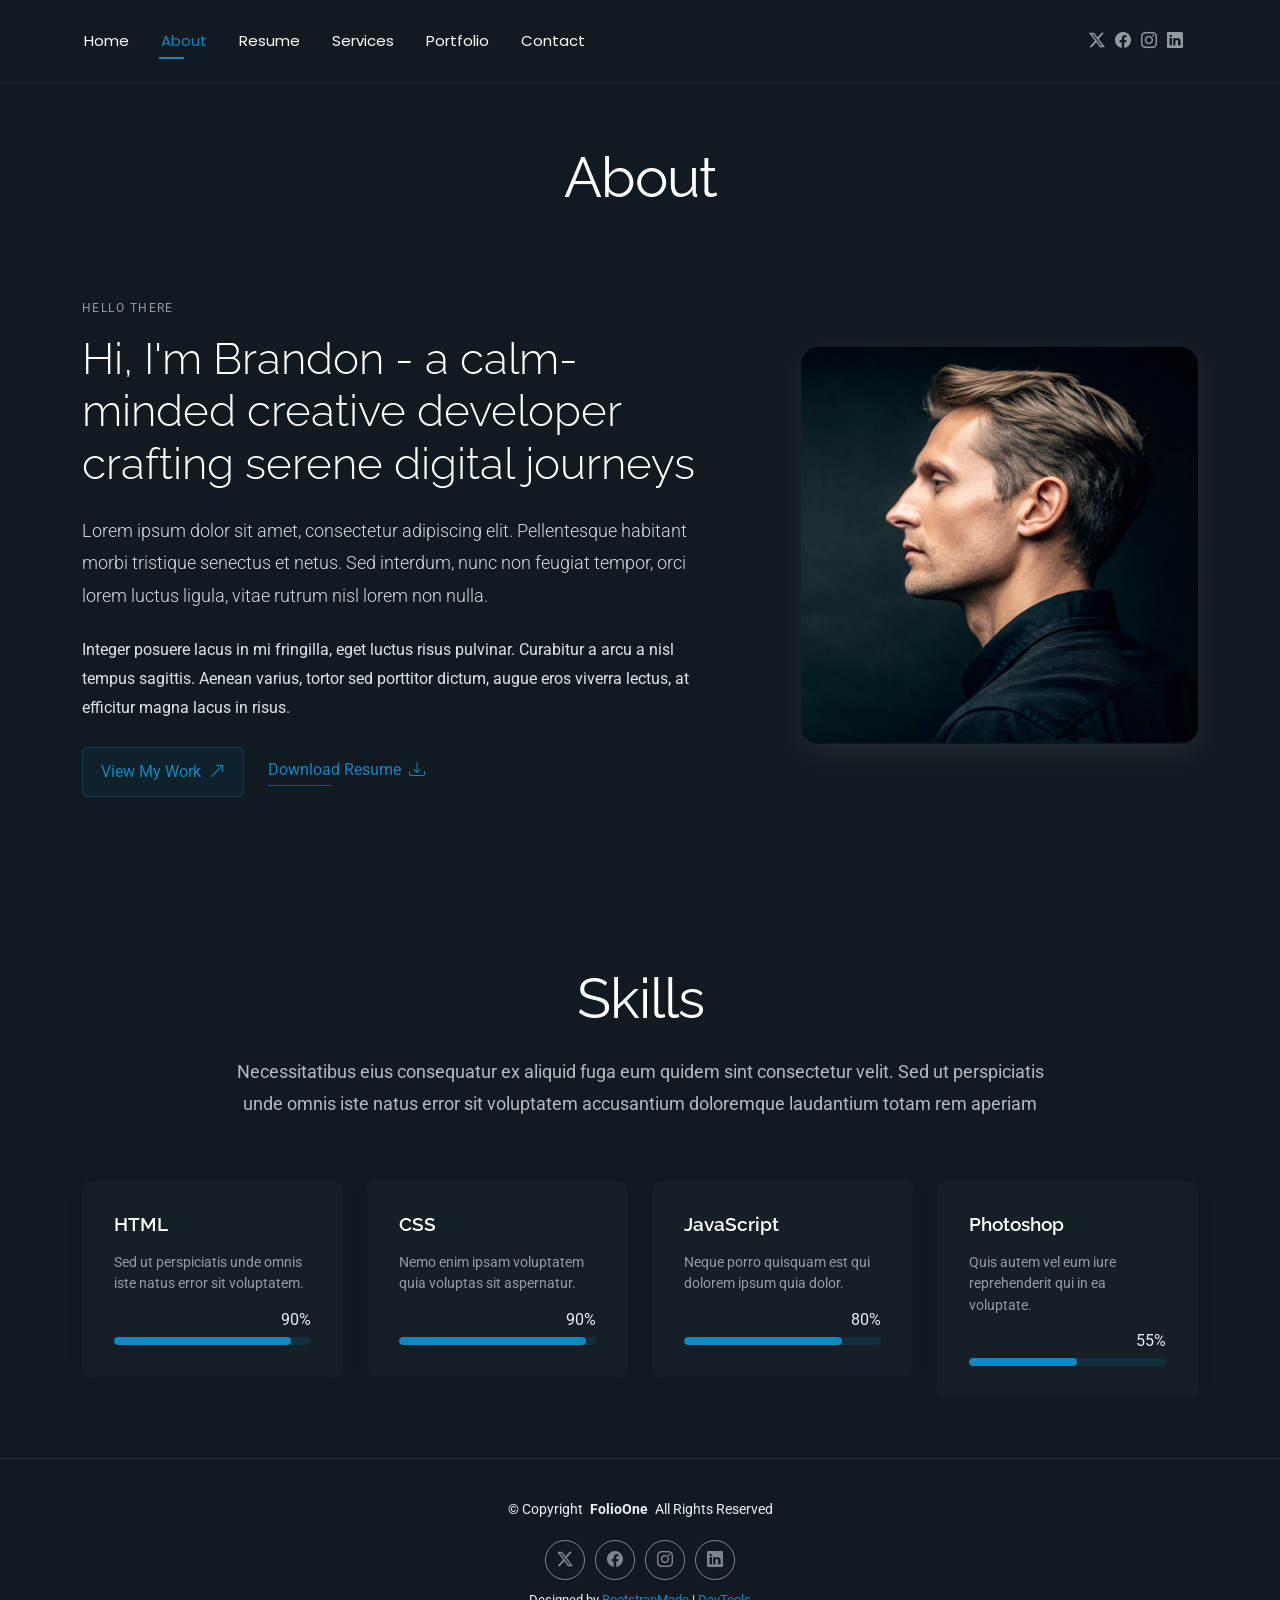
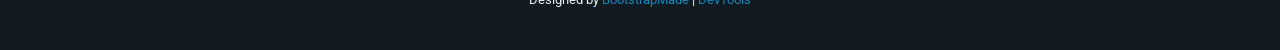
==== about.html @ e78f1fa7 "initial commit" ====
<!DOCTYPE html>
<html lang="en">

<head>
  <meta charset="utf-8">
  <meta content="width=device-width, initial-scale=1.0" name="viewport">
  <title>About - FolioOne Bootstrap Template</title>
  <meta name="description" content="">
  <meta name="keywords" content="">

  <!-- Favicons -->
  <link href="assets/img/favicon.png" rel="icon">
  <link href="assets/img/apple-touch-icon.png" rel="apple-touch-icon">

  <!-- Fonts -->
  <link href="https://fonts.googleapis.com" rel="preconnect">
  <link href="https://fonts.gstatic.com" rel="preconnect" crossorigin>
  <link href="https://fonts.googleapis.com/css2?family=Roboto:ital,wght@0,100;0,300;0,400;0,500;0,700;0,900;1,100;1,300;1,400;1,500;1,700;1,900&family=Poppins:ital,wght@0,100;0,200;0,300;0,400;0,500;0,600;0,700;0,800;0,900;1,100;1,200;1,300;1,400;1,500;1,600;1,700;1,800;1,900&family=Raleway:ital,wght@0,100;0,200;0,300;0,400;0,500;0,600;0,700;0,800;0,900;1,100;1,200;1,300;1,400;1,500;1,600;1,700;1,800;1,900&display=swap" rel="stylesheet">

  <!-- Vendor CSS Files -->
  <link href="assets/vendor/bootstrap/css/bootstrap.min.css" rel="stylesheet">
  <link href="assets/vendor/bootstrap-icons/bootstrap-icons.css" rel="stylesheet">
  <link href="assets/vendor/aos/aos.css" rel="stylesheet">
  <link href="assets/vendor/swiper/swiper-bundle.min.css" rel="stylesheet">
  <link href="assets/vendor/glightbox/css/glightbox.min.css" rel="stylesheet">

  <!-- Main CSS File -->
  <link href="assets/css/main.css" rel="stylesheet">

  <!-- =======================================================
  * Template Name: FolioOne
  * Template URL: https://bootstrapmade.com/folioone-bootstrap-portfolio-website-template/
  * Updated: Aug 23 2025 with Bootstrap v5.3.7
  * Author: BootstrapMade.com
  * License: https://bootstrapmade.com/license/
  ======================================================== -->
</head>

<body class="about-page">

  <header id="header" class="header d-flex align-items-center light-background sticky-top">
    <div class="container position-relative d-flex align-items-center justify-content-between">

      <!-- <a href="index.html" class="logo d-flex align-items-center me-auto me-xl-0">
      <img src="assets/img/logo.webp" alt="">
      <h1 class="sitename">FolioOne</h1> 
    </a> -->

      <nav id="navmenu" class="navmenu">
        <ul>
          <li><a href="index.html">Home</a></li>
          <li><a href="about.html" class="active">About</a></li>
          <li><a href="resume.html">Resume</a></li>
          <li><a href="services.html">Services</a></li>
          <li><a href="portfolio.html">Portfolio</a></li>
          <li><a href="contact.html">Contact</a></li>
        </ul>
        <i class="mobile-nav-toggle d-xl-none bi bi-list"></i>
      </nav>

      <div class="header-social-links">
        <a href="#" class="twitter"><i class="bi bi-twitter-x"></i></a>
        <a href="#" class="facebook"><i class="bi bi-facebook"></i></a>
        <a href="#" class="instagram"><i class="bi bi-instagram"></i></a>
        <a href="#" class="linkedin"><i class="bi bi-linkedin"></i></a>
      </div>

    </div>
  </header>

  <main class="main">

    <!-- About Section -->
    <section id="about" class="about section">

      <!-- Section Title -->
      <div class="container section-title" data-aos="fade-up">
        <h2>About</h2>
      </div><!-- End Section Title -->

      <div class="container" data-aos="fade-up" data-aos-delay="100">

        <!-- Intro + Photo -->
        <div class="row align-items-center justify-content-between gy-5 mb-5">
          <div class="col-lg-7" data-aos="fade-right" data-aos-delay="150">
            <div class="intro-content">
              <span class="eyebrow">Hello there</span>
              <h2 class="headline">Hi, I'm Brandon - a calm-minded creative developer crafting serene digital journeys</h2>
              <p class="lead">
                Lorem ipsum dolor sit amet, consectetur adipiscing elit. Pellentesque habitant morbi tristique senectus et netus. Sed interdum, nunc non feugiat tempor, orci lorem luctus ligula, vitae rutrum nisl lorem non nulla.
              </p>
              <p>
                Integer posuere lacus in mi fringilla, eget luctus risus pulvinar. Curabitur a arcu a nisl tempus sagittis. Aenean varius, tortor sed porttitor dictum, augue eros viverra lectus, at efficitur magna lacus in risus.
              </p>

              <div class="cta-group">
                <a href="#portfolio" class="btn-ghost">
                  View My Work <i class="bi bi-arrow-up-right"></i>
                </a>
                <a href="#" class="link-underline">
                  Download Resume <i class="bi bi-download"></i>
                </a>
              </div>
            </div>
          </div>

          <div class="col-lg-5" data-aos="zoom-in" data-aos-delay="250">
            <figure class="profile-figure text-center text-lg-end">
              <img src="assets/img/profile/profile-square-11.webp" alt="Portrait of Alex" class="img-fluid profile-photo">
            </figure>
          </div>
        </div>
        <!-- End Intro + Photo -->
      </div>
    </section><!-- /About Section -->

    <!-- Skills Section -->
    <section id="skills" class="skills section">

      <!-- Section Title -->
      <div class="container section-title" data-aos="fade-up">
        <h2>Skills</h2>
        <p>Necessitatibus eius consequatur ex aliquid fuga eum quidem sint consectetur velit. Sed ut perspiciatis unde omnis iste natus error sit voluptatem accusantium doloremque laudantium totam rem aperiam</p>
      </div><!-- End Section Title -->

      <div class="container" data-aos="fade-up" data-aos-delay="100">

        <div class="row g-4 skills-animation">

          <div class="col-md-6 col-lg-3" data-aos="fade-up" data-aos-delay="100">
            <div class="skill-box">
              <h3>HTML</h3>
              <p>Sed ut perspiciatis unde omnis iste natus error sit voluptatem.</p>
              <span class="text-end d-block">90%</span>
              <div class="progress">
                <div class="progress-bar" role="progressbar" aria-valuenow="90" aria-valuemin="0" aria-valuemax="100"></div>
              </div>
            </div>
          </div>

          <div class="col-md-6 col-lg-3" data-aos="fade-up" data-aos-delay="200">
            <div class="skill-box">
              <h3>CSS</h3>
              <p>Nemo enim ipsam voluptatem quia voluptas sit aspernatur.</p>
              <span class="text-end d-block">90%</span>
              <div class="progress">
                <div class="progress-bar" role="progressbar" aria-valuenow="95" aria-valuemin="0" aria-valuemax="100"></div>
              </div>
            </div>
          </div>

          <div class="col-md-6 col-lg-3" data-aos="fade-up" data-aos-delay="300">
            <div class="skill-box">
              <h3>JavaScript</h3>
              <p>Neque porro quisquam est qui dolorem ipsum quia dolor.</p>
              <span class="text-end d-block">80%</span>
              <div class="progress">
                <div class="progress-bar" role="progressbar" aria-valuenow="80" aria-valuemin="0" aria-valuemax="100"></div>
              </div>
            </div>
          </div>

          <div class="col-md-6 col-lg-3" data-aos="fade-up" data-aos-delay="400">
            <div class="skill-box">
              <h3>Photoshop</h3>
              <p>Quis autem vel eum iure reprehenderit qui in ea voluptate.</p>
              <span class="text-end d-block">55%</span>
              <div class="progress">
                <div class="progress-bar" role="progressbar" aria-valuenow="55" aria-valuemin="0" aria-valuemax="100">
                </div>
              </div>
            </div>
          </div>

        </div>

      </div>

    </section><!-- /Skills Section -->
  </main>

  <footer id="footer" class="footer">

    <div class="container">
      <div class="copyright text-center ">
        <p>© <span>Copyright</span> <strong class="px-1 sitename">FolioOne</strong> <span>All Rights Reserved<br></span></p>
      </div>
      <div class="social-links d-flex justify-content-center">
        <a href=""><i class="bi bi-twitter-x"></i></a>
        <a href=""><i class="bi bi-facebook"></i></a>
        <a href=""><i class="bi bi-instagram"></i></a>
        <a href=""><i class="bi bi-linkedin"></i></a>
      </div>
      <div class="credits">
        <!-- All the links in the footer should remain intact. -->
        <!-- You can delete the links only if you've purchased the pro version. -->
        <!-- Licensing information: https://bootstrapmade.com/license/ -->
        <!-- Purchase the pro version with working PHP/AJAX contact form: [buy-url] -->
        Designed by <a href="https://bootstrapmade.com/">BootstrapMade</a> | <a href="https://bootstrapmade.com/tools/">DevTools</a>
      </div>
    </div>

  </footer>

  <!-- Scroll Top -->
  <a href="#" id="scroll-top" class="scroll-top d-flex align-items-center justify-content-center"><i class="bi bi-arrow-up-short"></i></a>

  <!-- Preloader -->
  <div id="preloader"></div>

  <!-- Vendor JS Files -->
  <script src="assets/vendor/bootstrap/js/bootstrap.bundle.min.js"></script>
  <script src="assets/vendor/php-email-form/validate.js"></script>
  <script src="assets/vendor/aos/aos.js"></script>
  <script src="assets/vendor/typed.js/typed.umd.js"></script>
  <script src="assets/vendor/waypoints/noframework.waypoints.js"></script>
  <script src="assets/vendor/purecounter/purecounter_vanilla.js"></script>
  <script src="assets/vendor/swiper/swiper-bundle.min.js"></script>
  <script src="assets/vendor/imagesloaded/imagesloaded.pkgd.min.js"></script>
  <script src="assets/vendor/isotope-layout/isotope.pkgd.min.js"></script>
  <script src="assets/vendor/glightbox/js/glightbox.min.js"></script>

  <!-- Main JS File -->
  <script src="assets/js/main.js"></script>

</body>

</html>
---- assets/css/main.css ----
/**
* Template Name: FolioOne
* Template URL: https://bootstrapmade.com/folioone-bootstrap-portfolio-website-template/
* Updated: Aug 23 2025 with Bootstrap v5.3.7
* Author: BootstrapMade.com
* License: https://bootstrapmade.com/license/
*/

/*--------------------------------------------------------------
# Font & Color Variables
# Help: https://bootstrapmade.com/color-system/
--------------------------------------------------------------*/
/* Fonts */
:root {
  --default-font: "Roboto",  system-ui, -apple-system, "Segoe UI", Roboto, "Helvetica Neue", Arial, "Noto Sans", "Liberation Sans", sans-serif, "Apple Color Emoji", "Segoe UI Emoji", "Segoe UI Symbol", "Noto Color Emoji";
  --heading-font: "Raleway",  sans-serif;
  --nav-font: "Poppins",  sans-serif;
}

/* Global Colors - The following color variables are used throughout the website. Updating them here will change the color scheme of the entire website */
:root { 
  --background-color: #101a20; /* Background color for the entire website, including individual sections */
  --default-color: #e7f2f7; /* Default color used for the majority of the text content across the entire website */
  --heading-color: #ffffff; /* Color for headings, subheadings and title throughout the website */
  --accent-color: #1387c1; /* Accent color that represents your brand on the website. It's used for buttons, links, and other elements that need to stand out */
  --surface-color: #141f26; /* The surface color is used as a background of boxed elements within sections, such as cards, icon boxes, or other elements that require a visual separation from the global background. */
  --contrast-color: #ffffff; /* Contrast color for text, ensuring readability against backgrounds of accent, heading, or default colors. */
}

/* Nav Menu Colors - The following color variables are used specifically for the navigation menu. They are separate from the global colors to allow for more customization options */
:root {
  --nav-color: #ffffff;  /* The default color of the main navmenu links */
  --nav-hover-color: #1387c1; /* Applied to main navmenu links when they are hovered over or active */
  --nav-mobile-background-color: #213642; /* Used as the background color for mobile navigation menu */
  --nav-dropdown-background-color: #051117; /* Used as the background color for dropdown items that appear when hovering over primary navigation items */
  --nav-dropdown-color: #e7f2f7; /* Used for navigation links of the dropdown items in the navigation menu. */
  --nav-dropdown-hover-color: #1387c1; /* Similar to --nav-hover-color, this color is applied to dropdown navigation links when they are hovered over. */
}

/* Color Presets - These classes override global colors when applied to any section or element, providing reuse of the sam color scheme. */

.light-background {
  --background-color: #142027;
  --surface-color: #325264;
}

.dark-background {
  --background-color: #0b1419;
  --default-color: #ffffff;
  --heading-color: #ffffff;
  --surface-color: #252525;
  --contrast-color: #ffffff;
}

/* Smooth scroll */
:root {
  scroll-behavior: smooth;
}

/*--------------------------------------------------------------
# General Styling & Shared Classes
--------------------------------------------------------------*/
body {
  color: var(--default-color);
  background-color: var(--background-color);
  font-family: var(--default-font);
}

a {
  color: var(--accent-color);
  text-decoration: none;
  transition: 0.3s;
}

a:hover {
  color: color-mix(in srgb, var(--accent-color), transparent 25%);
  text-decoration: none;
}

h1,
h2,
h3,
h4,
h5,
h6 {
  color: var(--heading-color);
  font-family: var(--heading-font);
}

/* PHP Email Form Messages
------------------------------*/
.php-email-form .error-message {
  display: none;
  background: #df1529;
  color: #ffffff;
  text-align: left;
  padding: 15px;
  margin-bottom: 24px;
  font-weight: 600;
}

.php-email-form .sent-message {
  display: none;
  color: #ffffff;
  background: #059652;
  text-align: center;
  padding: 15px;
  margin-bottom: 24px;
  font-weight: 600;
}

.php-email-form .loading {
  display: none;
  background: var(--surface-color);
  text-align: center;
  padding: 15px;
  margin-bottom: 24px;
}

.php-email-form .loading:before {
  content: "";
  display: inline-block;
  border-radius: 50%;
  width: 24px;
  height: 24px;
  margin: 0 10px -6px 0;
  border: 3px solid var(--accent-color);
  border-top-color: var(--surface-color);
  animation: php-email-form-loading 1s linear infinite;
}

@keyframes php-email-form-loading {
  0% {
    transform: rotate(0deg);
  }

  100% {
    transform: rotate(360deg);
  }
}

/*--------------------------------------------------------------
# Global Header
--------------------------------------------------------------*/
.header {
  --background-color: rgba(255, 255, 255, 0);
  color: var(--default-color);
  background-color: var(--background-color);
  padding: 15px 0;
  transition: all 0.5s;
  z-index: 997;
  border-bottom: 1px solid color-mix(in srgb, var(--default-color), transparent 92%);
}

.header .logo {
  line-height: 1;
}

.header .logo img {
  max-height: 36px;
  margin-right: 8px;
}

.header .logo h1 {
  font-size: 32px;
  margin: 0;
  font-weight: 400;
  color: var(--heading-color);
}

.header .header-social-links {
  padding-right: 15px;
}

.header .header-social-links a {
  color: color-mix(in srgb, var(--default-color), transparent 40%);
  padding-left: 6px;
  display: inline-block;
  transition: 0.3s;
  font-size: 16px;
}

.header .header-social-links a:hover {
  color: var(--default-color);
}

.header .header-social-links a i {
  line-height: 0px;
}

@media (max-width: 1200px) {
  .header .logo {
    order: 1;
  }

  .header .header-social-links {
    order: 2;
  }

  .header .navmenu {
    order: 3;
  }
}

/* Global Header on Scroll
------------------------------*/
.scrolled .header {
  --background-color: rgba(16, 26, 32, 0.9);
}

/*--------------------------------------------------------------
# Navigation Menu
--------------------------------------------------------------*/
/* Desktop Navigation */
@media (min-width: 1200px) {
  .navmenu {
    padding: 0;
  }

  .navmenu ul {
    margin: 0;
    padding: 0;
    display: flex;
    list-style: none;
    align-items: center;
  }

  .navmenu li {
    position: relative;
  }

  .navmenu>ul>li {
    white-space: nowrap;
    padding: 15px 28px 15px 0;
  }

  .navmenu>ul>li:last-child {
    padding-right: 0;
  }

  .navmenu a,
  .navmenu a:focus {
    color: var(--nav-color);
    font-size: 15px;
    padding: 0 2px;
    font-family: var(--nav-font);
    font-weight: 400;
    display: flex;
    align-items: center;
    justify-content: space-between;
    white-space: nowrap;
    transition: 0.3s;
    position: relative;
  }

  .navmenu a i,
  .navmenu a:focus i {
    font-size: 12px;
    line-height: 0;
    margin-left: 5px;
    transition: 0.3s;
  }

  .navmenu>ul>li>a:before {
    content: "";
    position: absolute;
    height: 2px;
    bottom: -6px;
    left: 0;
    background-color: var(--nav-hover-color);
    visibility: hidden;
    width: 0px;
    transition: all 0.3s ease-in-out 0s;
  }

  .navmenu a:hover:before,
  .navmenu li:hover>a:before,
  .navmenu .active:before {
    visibility: visible;
    width: 25px;
  }

  .navmenu li:hover>a,
  .navmenu .active,
  .navmenu .active:focus {
    color: var(--nav-hover-color);
  }

  .navmenu .dropdown ul {
    margin: 0;
    padding: 10px 0;
    background: var(--nav-dropdown-background-color);
    display: block;
    position: absolute;
    visibility: hidden;
    left: -5px;
    top: 130%;
    opacity: 0;
    transition: 0.3s;
    border-radius: 4px;
    z-index: 99;
    box-shadow: 0px 0px 30px rgba(0, 0, 0, 0.1);
  }

  .navmenu .dropdown ul li {
    min-width: 200px;
  }

  .navmenu .dropdown ul a {
    padding: 10px 20px;
    font-size: 15px;
    text-transform: none;
    color: var(--nav-dropdown-color);
  }

  .navmenu .dropdown ul a i {
    font-size: 12px;
  }

  .navmenu .dropdown ul a:hover,
  .navmenu .dropdown ul .active:hover,
  .navmenu .dropdown ul li:hover>a {
    color: var(--nav-dropdown-hover-color);
  }

  .navmenu .dropdown:hover>ul {
    opacity: 1;
    top: 100%;
    visibility: visible;
  }

  .navmenu .dropdown .dropdown ul {
    top: 0;
    left: -90%;
    visibility: hidden;
  }

  .navmenu .dropdown .dropdown:hover>ul {
    opacity: 1;
    top: 0;
    left: -100%;
    visibility: visible;
  }
}

/* Mobile Navigation */
@media (max-width: 1199px) {
  .mobile-nav-toggle {
    color: var(--nav-color);
    font-size: 28px;
    line-height: 0;
    margin-right: 10px;
    cursor: pointer;
    transition: color 0.3s;
  }

  .navmenu {
    padding: 0;
    z-index: 9997;
  }

  .navmenu ul {
    display: none;
    list-style: none;
    position: absolute;
    inset: 60px 20px 20px 20px;
    padding: 10px 0;
    margin: 0;
    border-radius: 6px;
    background-color: var(--nav-mobile-background-color);
    border: 1px solid color-mix(in srgb, var(--default-color), transparent 90%);
    box-shadow: none;
    overflow-y: auto;
    transition: 0.3s;
    z-index: 9998;
  }

  .navmenu a,
  .navmenu a:focus {
    color: var(--nav-dropdown-color);
    padding: 10px 20px;
    font-family: var(--nav-font);
    font-size: 17px;
    font-weight: 500;
    display: flex;
    align-items: center;
    justify-content: space-between;
    white-space: nowrap;
    transition: 0.3s;
  }

  .navmenu a i,
  .navmenu a:focus i {
    font-size: 12px;
    line-height: 0;
    margin-left: 5px;
    width: 30px;
    height: 30px;
    display: flex;
    align-items: center;
    justify-content: center;
    border-radius: 50%;
    transition: 0.3s;
    background-color: color-mix(in srgb, var(--accent-color), transparent 90%);
  }

  .navmenu a i:hover,
  .navmenu a:focus i:hover {
    background-color: var(--accent-color);
    color: var(--contrast-color);
  }

  .navmenu a:hover,
  .navmenu .active,
  .navmenu .active:focus {
    color: var(--nav-dropdown-hover-color);
  }

  .navmenu .active i,
  .navmenu .active:focus i {
    background-color: var(--accent-color);
    color: var(--contrast-color);
    transform: rotate(180deg);
  }

  .navmenu .dropdown ul {
    position: static;
    display: none;
    z-index: 99;
    padding: 10px 0;
    margin: 10px 20px;
    background-color: var(--nav-dropdown-background-color);
    transition: all 0.5s ease-in-out;
  }

  .navmenu .dropdown ul ul {
    background-color: rgba(33, 37, 41, 0.1);
  }

  .navmenu .dropdown>.dropdown-active {
    display: block;
    background-color: rgba(33, 37, 41, 0.03);
  }

  .mobile-nav-active {
    overflow: hidden;
  }

  .mobile-nav-active .mobile-nav-toggle {
    color: #fff;
    position: absolute;
    font-size: 32px;
    top: 15px;
    right: 15px;
    margin-right: 0;
    z-index: 9999;
  }

  .mobile-nav-active .navmenu {
    position: fixed;
    overflow: hidden;
    inset: 0;
    background: rgba(33, 37, 41, 0.8);
    transition: 0.3s;
  }

  .mobile-nav-active .navmenu>ul {
    display: block;
  }
}

/*--------------------------------------------------------------
# Global Footer
--------------------------------------------------------------*/
.footer {
  color: var(--default-color);
  background-color: var(--background-color);
  font-size: 14px;
  padding: 40px 0;
  position: relative;
  border-top: 1px solid color-mix(in srgb, var(--default-color), transparent 92%);
}

.footer .copyright p {
  margin-bottom: 0;
}

.footer .social-links {
  margin-top: 20px;
}

.footer .social-links a {
  display: flex;
  align-items: center;
  justify-content: center;
  width: 40px;
  height: 40px;
  border-radius: 50%;
  border: 1px solid color-mix(in srgb, var(--default-color), transparent 50%);
  font-size: 16px;
  color: color-mix(in srgb, var(--default-color), transparent 50%);
  margin: 0 5px;
  transition: 0.3s;
}

.footer .social-links a:hover {
  color: var(--accent-color);
  border-color: var(--accent-color);
}

.footer .credits {
  margin-top: 10px;
  font-size: 13px;
  text-align: center;
}

/*--------------------------------------------------------------
# Preloader
--------------------------------------------------------------*/
#preloader {
  position: fixed;
  inset: 0;
  z-index: 9999;
  overflow: hidden;
  background-color: var(--background-color);
  transition: all 0.6s ease-out;
  width: 100%;
  height: 100vh;
}

#preloader:before,
#preloader:after {
  content: "";
  position: absolute;
  border: 4px solid var(--accent-color);
  border-radius: 50%;
  animation: animate-preloader 2s cubic-bezier(0, 0.2, 0.8, 1) infinite;
}

#preloader:after {
  animation-delay: -0.5s;
}

@keyframes animate-preloader {
  0% {
    width: 10px;
    height: 10px;
    top: calc(50% - 5px);
    left: calc(50% - 5px);
    opacity: 1;
  }

  100% {
    width: 72px;
    height: 72px;
    top: calc(50% - 36px);
    left: calc(50% - 36px);
    opacity: 0;
  }
}

/*--------------------------------------------------------------
# Scroll Top Button
--------------------------------------------------------------*/
.scroll-top {
  position: fixed;
  visibility: hidden;
  opacity: 0;
  right: 15px;
  bottom: -15px;
  z-index: 99999;
  background-color: var(--accent-color);
  width: 44px;
  height: 44px;
  border-radius: 50px;
  transition: all 0.4s;
}

.scroll-top i {
  font-size: 24px;
  color: var(--contrast-color);
  line-height: 0;
}

.scroll-top:hover {
  background-color: color-mix(in srgb, var(--accent-color), transparent 20%);
  color: var(--contrast-color);
}

.scroll-top.active {
  visibility: visible;
  opacity: 1;
  bottom: 15px;
}

/*--------------------------------------------------------------
# Disable aos animation delay on mobile devices
--------------------------------------------------------------*/
@media screen and (max-width: 768px) {
  [data-aos-delay] {
    transition-delay: 0 !important;
  }
}

/*--------------------------------------------------------------
# Global Page Titles & Breadcrumbs
--------------------------------------------------------------*/
.page-title {
  color: var(--default-color);
  background-color: var(--background-color);
  position: relative;
}

.page-title .heading {
  padding: 80px 0;
  border-top: 1px solid color-mix(in srgb, var(--default-color), transparent 90%);
}

.page-title .heading h1 {
  font-size: 38px;
  font-weight: 700;
}

.page-title nav {
  background-color: color-mix(in srgb, var(--default-color), transparent 96%);
  padding: 20px 0;
}

.page-title nav ol {
  display: flex;
  flex-wrap: wrap;
  list-style: none;
  padding: 0;
  margin: 0;
  font-size: 16px;
  font-weight: 400;
}

.page-title nav ol li+li {
  padding-left: 10px;
}

.page-title nav ol li+li::before {
  content: "/";
  display: inline-block;
  padding-right: 10px;
  color: color-mix(in srgb, var(--default-color), transparent 70%);
}

/*--------------------------------------------------------------
# Global Sections
--------------------------------------------------------------*/
section,
.section {
  color: var(--default-color);
  background-color: var(--background-color);
  padding: 60px 0;
  scroll-margin-top: 100px;
  overflow: clip;
}

@media (max-width: 1199px) {

  section,
  .section {
    scroll-margin-top: 66px;
  }
}

/*--------------------------------------------------------------
# Global Section Titles
--------------------------------------------------------------*/
.section-title {
  text-align: center;
  padding-bottom: 60px;
  position: relative;
}

.section-title h2 {
  font-size: 3.5rem;
  font-weight: 400;
  line-height: 1.2;
  color: var(--heading-color);
  margin-bottom: 1.5rem;
  letter-spacing: -1px;
}

@media (max-width: 768px) {
  .section-title h2 {
    font-size: 2.5rem;
  }
}

.section-title p {
  font-size: 1.125rem;
  line-height: 1.8;
  color: color-mix(in srgb, var(--default-color), transparent 25%);
  max-width: 900px;
  margin: 0 auto;
  text-wrap: balance;
}

/*--------------------------------------------------------------
# Hero Section
--------------------------------------------------------------*/
.hero {
  padding: 80px 0;
  min-height: 100vh;
  display: flex;
  align-items: center;
}

.hero .hero-content h1 {
  font-size: 3.5rem;
  font-weight: 700;
  margin-bottom: 1rem;
  line-height: 1.2;
}

.hero .hero-content h1 .highlight {
  color: var(--accent-color);
  position: relative;
}

.hero .hero-content h1 .highlight::after {
  content: "";
  position: absolute;
  bottom: 0;
  left: 0;
  width: 100%;
  height: 3px;
  background: linear-gradient(90deg, var(--accent-color), color-mix(in srgb, var(--accent-color), transparent 50%));
  border-radius: 2px;
}

@media (max-width: 768px) {
  .hero .hero-content h1 {
    font-size: 2.5rem;
  }
}

.hero .hero-content h2 {
  font-size: 1.5rem;
  font-weight: 400;
  margin-bottom: 2rem;
  color: color-mix(in srgb, var(--default-color), transparent 20%);
}

.hero .hero-content h2 .typed {
  color: var(--accent-color);
  font-weight: 600;
}

@media (max-width: 768px) {
  .hero .hero-content h2 {
    font-size: 1.25rem;
  }
}

.hero .hero-content p {
  font-size: 1.1rem;
  line-height: 1.6;
  margin-bottom: 2.5rem;
  color: color-mix(in srgb, var(--default-color), transparent 30%);
}

.hero .hero-actions {
  display: flex;
  gap: 1rem;
  margin-bottom: 3rem;
}

.hero .hero-actions .btn {
  padding: 12px 30px;
  border-radius: 50px;
  font-weight: 600;
  text-decoration: none;
  transition: all 0.3s ease;
  border: 2px solid;
}

.hero .hero-actions .btn.btn-primary {
  background: var(--accent-color);
  color: var(--contrast-color);
  border-color: var(--accent-color);
}

.hero .hero-actions .btn.btn-primary:hover {
  background: color-mix(in srgb, var(--accent-color), black 15%);
  border-color: color-mix(in srgb, var(--accent-color), black 15%);
  transform: translateY(-2px);
}

.hero .hero-actions .btn.btn-outline {
  background: transparent;
  color: var(--accent-color);
  border-color: var(--accent-color);
}

.hero .hero-actions .btn.btn-outline:hover {
  transform: translateY(-2px);
}

@media (max-width: 576px) {
  .hero .hero-actions {
    flex-direction: column;
  }

  .hero .hero-actions .btn {
    text-align: center;
  }
}

.hero .social-links {
  display: flex;
  gap: 1rem;
}

.hero .social-links a {
  width: 45px;
  height: 45px;
  background: var(--surface-color);
  border-radius: 50%;
  display: flex;
  align-items: center;
  justify-content: center;
  color: var(--default-color);
  font-size: 1.2rem;
  transition: all 0.3s ease;
}

.hero .social-links a:hover {
  background: var(--accent-color);
  color: var(--contrast-color);
  transform: translateY(-3px);
  box-shadow: 0 8px 25px color-mix(in srgb, var(--accent-color), transparent 70%);
}

.hero .hero-image {
  position: relative;
}

.hero .hero-image .image-wrapper {
  position: relative;
  max-width: 450px;
  margin: 0 auto;
}

.hero .hero-image .image-wrapper img {
  border-radius: 20px;
  box-shadow: 0 5px 15px color-mix(in srgb, var(--default-color), transparent 95%);
  transition: transform 0.3s ease;
}

.hero .hero-image .image-wrapper img:hover {
  transform: scale(1.02);
}

.hero .hero-image .floating-elements {
  position: absolute;
  top: 0;
  left: 0;
  right: 0;
  bottom: 0;
  pointer-events: none;
}

.hero .hero-image .floating-elements .floating-card {
  position: absolute;
  background: var(--surface-color);
  padding: 15px 20px;
  border-radius: 15px;
  box-shadow: 0 10px 30px color-mix(in srgb, var(--default-color), transparent 90%);
  display: flex;
  align-items: center;
  gap: 10px;
  font-weight: 600;
  animation: float 3s ease-in-out infinite;
}

.hero .hero-image .floating-elements .floating-card i {
  font-size: 1.5rem;
  color: var(--accent-color);
}

.hero .hero-image .floating-elements .floating-card.design {
  top: 10%;
  right: -10%;
  animation-delay: 0s;
}

.hero .hero-image .floating-elements .floating-card.code {
  bottom: 30%;
  left: -15%;
  animation-delay: 1s;
}

.hero .hero-image .floating-elements .floating-card.creativity {
  top: 60%;
  right: -5%;
  animation-delay: 2s;
}

@media (max-width: 992px) {
  .hero .hero-image .floating-elements .floating-card {
    display: none;
  }
}

@keyframes float {

  0%,
  100% {
    transform: translateY(0px);
  }

  50% {
    transform: translateY(-10px);
  }
}

@media (max-width: 992px) {
  .hero .hero-content {
    text-align: center;
    margin-bottom: 3rem;
  }
}

/*--------------------------------------------------------------
# About Section
--------------------------------------------------------------*/
.about .intro-content .eyebrow {
  display: inline-block;
  letter-spacing: 0.12em;
  text-transform: uppercase;
  font-size: 12px;
  color: color-mix(in srgb, var(--default-color), transparent 40%);
  margin-bottom: 16px;
}

.about .intro-content .headline {
  font-family: var(--heading-font);
  font-weight: 300;
  line-height: 1.2;
  font-size: clamp(28px, 4vw, 44px);
  margin: 0 0 24px 0;
}

.about .intro-content .lead {
  font-size: 18px;
  line-height: 1.8;
  color: color-mix(in srgb, var(--default-color), transparent 10%);
  margin-bottom: 24px;
}

.about .intro-content p {
  line-height: 1.8;
  margin-bottom: 24px;
  color: color-mix(in srgb, var(--default-color), transparent 5%);
}

.about .intro-content .cta-group {
  display: flex;
  gap: 24px;
  align-items: center;
  margin-top: 24px;
}

.about .intro-content .cta-group .btn-ghost {
  display: inline-flex;
  align-items: center;
  gap: 8px;
  padding: 12px 18px;
  border-radius: 6px;
  color: var(--accent-color);
  background: color-mix(in srgb, var(--accent-color), transparent 92%);
  border: 1px solid color-mix(in srgb, var(--accent-color), transparent 70%);
  transition: 0.3s ease-in-out;
}

.about .intro-content .cta-group .btn-ghost:hover,
.about .intro-content .cta-group .btn-ghost:focus {
  color: var(--contrast-color);
  background: var(--accent-color);
  border-color: var(--accent-color);
  outline: none;
  box-shadow: 0 0 0 3px color-mix(in srgb, var(--accent-color), transparent 70%);
}

.about .intro-content .cta-group .link-underline {
  display: inline-flex;
  align-items: center;
  gap: 8px;
  position: relative;
  color: var(--accent-color);
  padding-bottom: 4px;
  transition: 0.3s ease-in-out;
}

.about .intro-content .cta-group .link-underline::after {
  content: "";
  position: absolute;
  left: 0;
  right: 0;
  bottom: 0;
  height: 1px;
  background: color-mix(in srgb, var(--accent-color), transparent 40%);
  transform: scaleX(0.4);
  transform-origin: left;
  transition: 0.3s ease-in-out;
}

.about .intro-content .cta-group .link-underline:hover,
.about .intro-content .cta-group .link-underline:focus {
  color: color-mix(in srgb, var(--accent-color), transparent 10%);
  outline: none;
}

.about .intro-content .cta-group .link-underline:hover::after,
.about .intro-content .cta-group .link-underline:focus::after {
  transform: scaleX(1);
}

.about .profile-figure {
  margin: 0;
}

.about .profile-figure .profile-photo {
  width: 88%;
  max-width: 440px;
  border-radius: 18px;
  box-shadow: 0 10px 30px color-mix(in srgb, var(--default-color), transparent 92%);
  transform: translateY(0);
  transition: transform 0.3s ease-in-out;
}

.about .profile-figure .profile-caption {
  margin-top: 24px;
  display: flex;
  align-items: center;
  justify-content: center;
}

.about .profile-figure .profile-caption .meta {
  font-size: 14px;
  color: color-mix(in srgb, var(--default-color), transparent 20%);
}

.about .profile-figure .profile-caption .meta .funfact {
  font-size: 13px;
  margin-top: 4px;
  color: color-mix(in srgb, var(--default-color), transparent 35%);
}

.about .profile-figure:hover .profile-photo {
  transform: translateY(-4px);
}

.about .skill-item {
  padding: 24px;
  border-radius: 6px;
  transition: 0.3s ease-in-out;
  background: color-mix(in srgb, var(--surface-color), var(--accent-color) 2%);
  border: 1px solid color-mix(in srgb, var(--default-color), transparent 88%);
  height: 100%;
}

.about .skill-item i {
  font-size: 24px;
  color: var(--accent-color);
  margin-bottom: 16px;
  display: inline-block;
}

.about .skill-item h3 {
  font-size: 16px;
  margin-bottom: 6px;
  font-weight: 500;
}

.about .skill-item p {
  margin: 0;
  font-size: 14px;
  color: color-mix(in srgb, var(--default-color), transparent 25%);
}

.about .skill-item:hover {
  transform: translateY(-3px);
  border-color: color-mix(in srgb, var(--accent-color), transparent 60%);
  box-shadow: 0 10px 30px color-mix(in srgb, var(--default-color), transparent 92%);
}

.about .timeline-item {
  position: relative;
  padding-left: 26px;
}

.about .timeline-item time {
  display: inline-block;
  font-size: 12px;
  letter-spacing: 0.08em;
  text-transform: uppercase;
  color: color-mix(in srgb, var(--default-color), transparent 45%);
  margin-bottom: 6px;
}

.about .timeline-item h4 {
  font-size: 18px;
  font-weight: 400;
  margin: 0 0 6px;
}

.about .timeline-item p {
  font-size: 14px;
  color: color-mix(in srgb, var(--default-color), transparent 25%);
  margin: 0;
}

.about .timeline-item .dot {
  position: absolute;
  left: 0;
  top: 4px;
  width: 10px;
  height: 10px;
  border-radius: 50%;
  background: var(--accent-color);
  box-shadow: 0 0 0 6px color-mix(in srgb, var(--accent-color), transparent 80%);
}

.about .personal-quote {
  padding: 24px 0;
}

.about .personal-quote p {
  font-family: var(--heading-font);
  font-weight: 300;
  font-size: clamp(20px, 3vw, 28px);
  line-height: 1.5;
  color: color-mix(in srgb, var(--default-color), transparent 5%);
  margin: 0 auto;
  max-width: 800px;
}

.about .fact-pill {
  display: flex;
  align-items: center;
  justify-content: center;
  gap: 10px;
  padding: 10px 14px;
  border-radius: 999px;
  border: 1px solid color-mix(in srgb, var(--default-color), transparent 85%);
  background: var(--surface-color);
  color: color-mix(in srgb, var(--default-color), transparent 10%);
  transition: 0.3s ease-in-out;
}

.about .fact-pill i {
  color: var(--accent-color);
}

.about .fact-pill span {
  font-size: 14px;
}

.about .fact-pill:hover {
  transform: translateY(-2px);
  border-color: color-mix(in srgb, var(--accent-color), transparent 60%);
  box-shadow: 0 10px 30px color-mix(in srgb, var(--default-color), transparent 92%);
}

.about .fact-pill:focus-within {
  box-shadow: 0 0 0 3px color-mix(in srgb, var(--accent-color), transparent 70%);
}

@media (max-width: 992px) {
  .about .profile-figure {
    text-align: center !important;
  }

  .about .profile-figure .profile-photo {
    width: 72%;
  }

  .about .intro-content .cta-group {
    flex-wrap: wrap;
  }
}

@media (max-width: 576px) {
  .about .profile-figure .profile-photo {
    width: 100%;
  }
}

/*--------------------------------------------------------------
# Skills Section
--------------------------------------------------------------*/
.skills .skill-box {
  background-color: var(--surface-color);
  padding: 2rem;
  border-radius: 8px;
  box-shadow: 0 0 20px rgba(0, 0, 0, 0.05);
}

.skills .skill-box h3 {
  font-size: 1.2rem;
  margin-bottom: 1rem;
  font-weight: 600;
}

.skills .skill-box p {
  font-size: 0.9rem;
  margin-bottom: 0.8rem;
  opacity: 0.6;
}

.skills .skill-box .progress {
  background-color: color-mix(in srgb, var(--accent-color), transparent 85%);
  border-radius: 50px;
  height: 8px;
  margin-top: 5px;
  overflow: hidden;
}

.skills .skill-box .progress .progress-bar {
  background-color: var(--accent-color);
  height: 100%;
  position: relative;
  border-radius: 50px;
  transition: 0.9s;
  width: 1px;
}

/*--------------------------------------------------------------
# Stats Section
--------------------------------------------------------------*/
.stats .avatars {
  position: relative;
}

.stats .avatars img {
  width: 60px;
  height: 60px;
  border: 3px solid var(--accent-color);
  margin-right: -15px;
  transition: transform 0.3s ease;
}

.stats .avatars img:hover {
  transform: translateY(-5px);
  z-index: 2;
}

.stats .counters h2 {
  color: var(--heading-color);
  font-size: 48px;
  font-weight: 700;
  margin-bottom: 10px;
}

.stats .counters h2 span {
  display: inline-block;
}

.stats .counters p {
  color: var(--default-color);
  font-size: 18px;
  margin: 0;
  opacity: 0.9;
}

@media (max-width: 991px) {
  .stats .row {
    text-align: center;
  }

  .stats .avatars {
    justify-content: center;
    margin-bottom: 40px;
  }

  .stats .counters h2 {
    font-size: 36px;
  }

  .stats .counters p {
    font-size: 16px;
  }

  .stats .counters .col-md-4 {
    margin-bottom: 30px;
  }

  .stats .counters .col-md-4:last-child {
    margin-bottom: 0;
  }
}

@media (max-width: 576px) {
  .stats {
    padding: 60px 0;
  }

  .stats .avatars {
    flex-wrap: wrap;
    justify-content: center;
  }

  .stats .avatars img {
    margin: 0 -8px;
  }
}

/*--------------------------------------------------------------
# Testimonials Section
--------------------------------------------------------------*/
.testimonials .testimonials-carousel,
.testimonials .testimonials-slider {
  overflow: hidden;
}

.testimonials .testimonial-item .testimonial-content {
  border-left: 3px solid var(--accent-color);
  padding-left: 30px;
}

.testimonials .testimonial-item .testimonial-img {
  border-radius: 50%;
  border: 4px solid var(--background-color);
  margin: 0 auto;
}

.testimonials .testimonial-item h3 {
  font-size: 20px;
  font-weight: bold;
  margin: 10px 0 5px 0;
}

.testimonials .testimonial-item h4 {
  font-size: 14px;
  color: color-mix(in srgb, var(--default-color), transparent 40%);
  margin: 0 0 10px 0;
}

.testimonials .testimonial-item .stars i {
  color: #ffc107;
  margin: 0 1px;
}

.testimonials .testimonial-item .quote-icon-left,
.testimonials .testimonial-item .quote-icon-right {
  color: color-mix(in srgb, var(--accent-color), transparent 50%);
  font-size: 26px;
  line-height: 0;
}

.testimonials .testimonial-item .quote-icon-left {
  display: inline-block;
  left: -5px;
  position: relative;
}

.testimonials .testimonial-item .quote-icon-right {
  display: inline-block;
  right: -5px;
  position: relative;
  top: 10px;
  transform: scale(-1, -1);
}

.testimonials .testimonial-item p {
  font-style: italic;
}

.testimonials .swiper-wrapper {
  height: auto;
}

.testimonials .swiper-pagination {
  margin-top: 30px;
  position: relative;
}

.testimonials .swiper-pagination .swiper-pagination-bullet {
  width: 12px;
  height: 12px;
  background-color: color-mix(in srgb, var(--default-color), transparent 85%);
  opacity: 1;
}

.testimonials .swiper-pagination .swiper-pagination-bullet-active {
  background-color: var(--accent-color);
}

/*--------------------------------------------------------------
# Resume Section
--------------------------------------------------------------*/
.resume .resume-item {
  margin-bottom: 3rem;
}

.resume .resume-item .resume-title {
  font-size: 1.75rem;
  font-weight: 700;
  margin-bottom: 1.5rem;
  padding-bottom: 1.5rem;
  position: relative;
  color: var(--heading-color);
}

.resume .resume-item .resume-title::after {
  content: "";
  position: absolute;
  display: block;
  width: 50px;
  height: 3px;
  background: var(--accent-color);
  bottom: 0;
  left: 0;
}

.resume .resume-item .resume-content {
  padding-left: 1.25rem;
  border-left: 2px solid color-mix(in srgb, var(--accent-color), transparent 85%);
}

.resume .resume-item article {
  position: relative;
  margin-bottom: 2.5rem;
}

.resume .resume-item article::before {
  content: "";
  position: absolute;
  width: 16px;
  height: 16px;
  border-radius: 50%;
  left: -1.8rem;
  top: 0.25rem;
  background: var(--background-color);
  border: 2px solid var(--accent-color);
}

.resume .resume-item article h4 {
  font-size: 1.25rem;
  font-weight: 600;
  margin-bottom: 0.5rem;
  color: var(--heading-color);
}

.resume .resume-item article h5 {
  font-size: 1rem;
  background: color-mix(in srgb, var(--accent-color), transparent 92%);
  padding: 0.375rem 0.75rem;
  display: inline-block;
  font-weight: 600;
  margin: 0.5rem 0;
  color: var(--accent-color);
  border-radius: 4px;
}

.resume .resume-item article .institution,
.resume .resume-item article .company {
  font-size: 1rem;
  margin-bottom: 1rem;
  color: color-mix(in srgb, var(--default-color), transparent 25%);
}

.resume .resume-item article p {
  margin-bottom: 1rem;
}

.resume .resume-item article ul {
  padding-left: 1.25rem;
  margin-bottom: 0;
}

.resume .resume-item article ul li {
  padding-bottom: 0.75rem;
  position: relative;
}

.resume .resume-item article ul li:last-child {
  padding-bottom: 0;
}

.resume .skill-item {
  margin-bottom: 2rem;
}

.resume .skill-item h4 {
  font-size: 1rem;
  font-weight: 600;
  margin-bottom: 0.75rem;
  color: var(--heading-color);
}

.resume .skill-item .progress {
  height: 0.75rem;
  background-color: color-mix(in srgb, var(--accent-color), transparent 92%);
  border-radius: 1rem;
  overflow: visible;
}

.resume .skill-item .progress .progress-bar {
  background-color: var(--accent-color);
  position: relative;
  border-radius: 1rem;
  width: 0;
  transition: width 1s ease;
}

.resume .skill-item .progress .progress-bar::after {
  content: attr(aria-valuenow) "%";
  position: absolute;
  right: 0;
  top: -1.75rem;
  font-size: 0.875rem;
  font-weight: 600;
  color: var(--accent-color);
}

@media (max-width: 991.98px) {
  .resume .resume-item {
    margin-bottom: 2rem;
  }
}

@media (max-width: 767.98px) {
  .resume .resume-content {
    padding-left: 1rem !important;
  }

  .resume article::before {
    left: -2rem !important;
  }
}

/*--------------------------------------------------------------
# Services Section
--------------------------------------------------------------*/
.services .service-item {
  display: flex;
  background-color: var(--surface-color);
  border-radius: 12px;
  padding: 2rem;
  height: 100%;
  position: relative;
  overflow: hidden;
  box-shadow: 0 5px 20px rgba(0, 0, 0, 0.03);
  transition: all 0.4s ease;
}

.services .service-item::before {
  content: "";
  position: absolute;
  left: 0;
  top: 0;
  height: 100%;
  width: 4px;
  background-color: var(--accent-color);
  transform: scaleY(0);
  transform-origin: bottom;
  transition: transform 0.4s cubic-bezier(0.65, 0, 0.35, 1);
}

.services .service-item:hover {
  box-shadow: 0 10px 30px rgba(0, 0, 0, 0.08);
  transform: translateY(-5px);
}

.services .service-item:hover::before {
  transform: scaleY(1);
}

.services .service-item:hover .service-icon {
  background-color: var(--accent-color);
  color: var(--contrast-color);
  transform: rotateY(180deg);
}

.services .service-item:hover .service-icon i {
  transform: rotateY(180deg);
}

.services .service-item:hover .service-link i {
  transform: translateX(5px);
}

.services .service-icon {
  flex-shrink: 0;
  width: 70px;
  height: 70px;
  border-radius: 12px;
  background-color: color-mix(in srgb, var(--accent-color), transparent 90%);
  color: var(--accent-color);
  display: flex;
  align-items: center;
  justify-content: center;
  margin-right: 1.5rem;
  transition: all 0.5s ease;
}

.services .service-icon i {
  font-size: 2rem;
  transition: transform 0.5s ease;
}

.services .service-content {
  flex-grow: 1;
}

.services .service-content h3 {
  font-size: 1.4rem;
  margin-bottom: 1rem;
  font-weight: 700;
  color: var(--heading-color);
}

.services .service-content p {
  margin-bottom: 1.25rem;
  color: color-mix(in srgb, var(--default-color), transparent 20%);
}

.services .service-link {
  display: inline-flex;
  align-items: center;
  color: var(--accent-color);
  font-weight: 600;
  text-decoration: none;
  transition: color 0.3s ease;
}

.services .service-link span {
  margin-right: 0.5rem;
}

.services .service-link i {
  transition: transform 0.3s ease;
}

.services .service-link:hover {
  color: color-mix(in srgb, var(--accent-color), transparent 25%);
}

@media (max-width: 767.98px) {
  .services .service-item {
    padding: 1.5rem;
    margin-bottom: 1rem;
  }

  .services .service-icon {
    width: 60px;
    height: 60px;
    margin-right: 1rem;
  }

  .services .service-icon i {
    font-size: 1.5rem;
  }

  .services .service-content h3 {
    font-size: 1.2rem;
    margin-bottom: 0.75rem;
  }

  .services .service-content p {
    margin-bottom: 1rem;
    font-size: 0.95rem;
  }
}

@media (max-width: 575.98px) {
  .services .service-item {
    flex-direction: column;
    text-align: center;
  }

  .services .service-item::before {
    width: 100%;
    height: 4px;
    transform: scaleX(0);
    transform-origin: left;
  }

  .services .service-item:hover::before {
    transform: scaleX(1);
  }

  .services .service-icon {
    margin-right: 0;
    margin-bottom: 1.25rem;
  }

  .services .service-link {
    justify-content: center;
  }
}

/*--------------------------------------------------------------
# Service Details Section
--------------------------------------------------------------*/
.service-details .service-hero {
  margin-bottom: 4rem;
}

.service-details .service-hero .service-meta {
  display: flex;
  align-items: center;
  gap: 1rem;
  margin-bottom: 1.5rem;
}

.service-details .service-hero .service-meta .service-category {
  background: color-mix(in srgb, var(--accent-color), transparent 85%);
  color: var(--accent-color);
  padding: 0.5rem 1rem;
  border-radius: 20px;
  font-size: 0.85rem;
  font-weight: 500;
  letter-spacing: 0.5px;
}

.service-details .service-hero .service-meta .reading-time {
  color: color-mix(in srgb, var(--default-color), transparent 50%);
  font-size: 0.9rem;
  font-weight: 300;
}

.service-details .service-hero h1 {
  font-size: 3.5rem;
  font-weight: 300;
  line-height: 1.2;
  margin-bottom: 1.5rem;
  color: var(--heading-color);
  letter-spacing: -0.02em;
}

.service-details .service-hero .service-description {
  font-size: 1.25rem;
  line-height: 1.7;
  color: color-mix(in srgb, var(--default-color), transparent 25%);
  font-weight: 300;
  margin: 0;
}

.service-details .service-visual {
  margin-bottom: 4rem;
  overflow: hidden;
  border-radius: 4px;
}

.service-details .service-visual img {
  width: 100%;
  height: 400px;
  object-fit: cover;
  transition: transform 0.5s ease;
}

.service-details .service-visual img:hover {
  transform: scale(1.02);
}

.service-details .service-narrative {
  margin-bottom: 5rem;
}

.service-details .service-narrative h3 {
  font-size: 2rem;
  font-weight: 300;
  margin-bottom: 2rem;
  color: var(--heading-color);
  letter-spacing: -0.01em;
}

.service-details .service-narrative p {
  font-size: 1.1rem;
  line-height: 1.8;
  margin-bottom: 2rem;
  color: var(--default-color);
  font-weight: 300;
}

.service-details .benefits-grid {
  display: grid;
  grid-template-columns: repeat(auto-fit, minmax(280px, 1fr));
  gap: 2.5rem;
  margin-top: 3rem;
}

.service-details .benefits-grid .benefit-card {
  text-align: center;
  padding: 0;
}

.service-details .benefits-grid .benefit-card .benefit-icon {
  width: 60px;
  height: 60px;
  background: color-mix(in srgb, var(--accent-color), transparent 90%);
  border-radius: 50%;
  display: flex;
  align-items: center;
  justify-content: center;
  margin: 0 auto 1.5rem;
  transition: all 0.3s ease;
}

.service-details .benefits-grid .benefit-card .benefit-icon i {
  font-size: 1.5rem;
  color: var(--accent-color);
}

.service-details .benefits-grid .benefit-card:hover .benefit-icon {
  background: var(--accent-color);
  transform: translateY(-2px);
}

.service-details .benefits-grid .benefit-card:hover .benefit-icon i {
  color: var(--contrast-color);
}

.service-details .benefits-grid .benefit-card h4 {
  font-size: 1.2rem;
  font-weight: 400;
  margin-bottom: 1rem;
  color: var(--heading-color);
}

.service-details .benefits-grid .benefit-card p {
  font-size: 1rem;
  line-height: 1.6;
  color: color-mix(in srgb, var(--default-color), transparent 30%);
  margin: 0;
}

.service-details .timeline-section {
  margin-bottom: 4rem;
}

.service-details .timeline-section h3 {
  font-size: 2rem;
  font-weight: 300;
  margin-bottom: 3rem;
  color: var(--heading-color);
  letter-spacing: -0.01em;
}

.service-details .timeline-section .timeline {
  position: relative;
}

.service-details .timeline-section .timeline::before {
  content: "";
  position: absolute;
  left: 30px;
  top: 0;
  bottom: 0;
  width: 1px;
  background: color-mix(in srgb, var(--default-color), transparent 85%);
}

.service-details .timeline-section .timeline .timeline-item {
  position: relative;
  padding-left: 80px;
  margin-bottom: 3rem;
}

.service-details .timeline-section .timeline .timeline-item:last-child {
  margin-bottom: 0;
}

.service-details .timeline-section .timeline .timeline-item .timeline-marker {
  position: absolute;
  left: 0;
  top: 0;
  width: 60px;
  height: 60px;
  background: var(--surface-color);
  border: 2px solid color-mix(in srgb, var(--accent-color), transparent 70%);
  border-radius: 50%;
  display: flex;
  align-items: center;
  justify-content: center;
  z-index: 1;
}

.service-details .timeline-section .timeline .timeline-item .timeline-marker span {
  font-size: 1.2rem;
  font-weight: 500;
  color: var(--accent-color);
}

.service-details .timeline-section .timeline .timeline-item .timeline-content h4 {
  font-size: 1.3rem;
  font-weight: 400;
  margin-bottom: 0.75rem;
  color: var(--heading-color);
}

.service-details .timeline-section .timeline .timeline-item .timeline-content p {
  font-size: 1rem;
  line-height: 1.6;
  margin-bottom: 0.5rem;
  color: var(--default-color);
}

.service-details .timeline-section .timeline .timeline-item .timeline-content small {
  color: color-mix(in srgb, var(--default-color), transparent 40%);
  font-size: 0.9rem;
  font-weight: 500;
}

.service-details .service-sidebar {
  padding-left: 2rem;
}

@media (max-width: 992px) {
  .service-details .service-sidebar {
    padding-left: 0;
    margin-top: 4rem;
  }
}

.service-details .overview-card,
.service-details .success-story,
.service-details .consultation-form {
  background: var(--surface-color);
  border-radius: 8px;
  padding: 2.5rem;
  margin-bottom: 2.5rem;
  border: 1px solid color-mix(in srgb, var(--default-color), transparent 93%);
  transition: all 0.3s ease;
}

.service-details .overview-card:hover,
.service-details .success-story:hover,
.service-details .consultation-form:hover {
  border-color: color-mix(in srgb, var(--accent-color), transparent 80%);
}

.service-details .overview-card .overview-header h4 {
  font-size: 1.4rem;
  font-weight: 400;
  margin-bottom: 2rem;
  color: var(--heading-color);
}

.service-details .overview-card .overview-stats {
  display: grid;
  grid-template-columns: repeat(3, 1fr);
  gap: 1.5rem;
  margin-bottom: 2rem;
}

.service-details .overview-card .overview-stats .stat-item {
  text-align: center;
}

.service-details .overview-card .overview-stats .stat-item .stat-number {
  font-size: 2rem;
  font-weight: 300;
  color: var(--accent-color);
  line-height: 1;
  margin-bottom: 0.5rem;
}

.service-details .overview-card .overview-stats .stat-item .stat-label {
  font-size: 0.85rem;
  color: color-mix(in srgb, var(--default-color), transparent 40%);
  font-weight: 500;
  text-transform: uppercase;
  letter-spacing: 0.5px;
}

.service-details .overview-card .overview-details {
  border-top: 1px solid color-mix(in srgb, var(--default-color), transparent 90%);
  padding-top: 1.5rem;
}

.service-details .overview-card .overview-details .detail-row {
  display: flex;
  justify-content: space-between;
  align-items: center;
  margin-bottom: 1rem;
}

.service-details .overview-card .overview-details .detail-row:last-child {
  margin-bottom: 0;
}

.service-details .overview-card .overview-details .detail-row .detail-label {
  font-size: 0.95rem;
  color: color-mix(in srgb, var(--default-color), transparent 30%);
  font-weight: 400;
}

.service-details .overview-card .overview-details .detail-row .detail-value {
  font-size: 0.95rem;
  color: var(--heading-color);
  font-weight: 500;
}

.service-details .success-story .story-quote p {
  font-size: 1.1rem;
  line-height: 1.7;
  color: color-mix(in srgb, var(--default-color), transparent 20%);
  font-style: italic;
  margin-bottom: 2rem;
}

.service-details .success-story .story-author {
  display: flex;
  align-items: center;
  gap: 1rem;
  margin-bottom: 1.5rem;
}

.service-details .success-story .story-author .author-avatar {
  width: 50px;
  height: 50px;
  border-radius: 50%;
  object-fit: cover;
}

.service-details .success-story .story-author .author-details h5 {
  font-size: 1rem;
  font-weight: 500;
  margin-bottom: 0.25rem;
  color: var(--heading-color);
}

.service-details .success-story .story-author .author-details span {
  display: block;
  font-size: 0.9rem;
  color: color-mix(in srgb, var(--default-color), transparent 40%);
  margin-bottom: 0.25rem;
}

.service-details .success-story .story-author .author-details small {
  font-size: 0.8rem;
  color: color-mix(in srgb, var(--default-color), transparent 50%);
}

.service-details .success-story .story-metrics {
  display: grid;
  grid-template-columns: repeat(2, 1fr);
  gap: 1rem;
  padding-top: 1.5rem;
  border-top: 1px solid color-mix(in srgb, var(--default-color), transparent 90%);
}

.service-details .success-story .story-metrics .metric {
  text-align: center;
}

.service-details .success-story .story-metrics .metric .metric-value {
  font-size: 1.5rem;
  font-weight: 500;
  color: var(--accent-color);
  display: block;
  margin-bottom: 0.25rem;
}

.service-details .success-story .story-metrics .metric .metric-label {
  font-size: 0.8rem;
  color: color-mix(in srgb, var(--default-color), transparent 40%);
  text-transform: uppercase;
  letter-spacing: 0.5px;
}

.service-details .consultation-form .form-header {
  margin-bottom: 2rem;
}

.service-details .consultation-form .form-header h4 {
  font-size: 1.4rem;
  font-weight: 400;
  margin-bottom: 0.75rem;
  color: var(--heading-color);
}

.service-details .consultation-form .form-header p {
  font-size: 0.95rem;
  line-height: 1.6;
  color: color-mix(in srgb, var(--default-color), transparent 30%);
  margin: 0;
}

.service-details .consultation-form .form-group {
  margin-bottom: 1.5rem;
}

.service-details .consultation-form .form-input {
  width: 100%;
  padding: 1rem;
  border: 1px solid color-mix(in srgb, var(--default-color), transparent 85%);
  border-radius: 4px;
  font-size: 0.95rem;
  transition: all 0.3s ease;
  background: transparent;
}

.service-details .consultation-form .form-input:focus {
  outline: none;
  border-color: var(--accent-color);
  box-shadow: 0 0 0 3px color-mix(in srgb, var(--accent-color), transparent 90%);
}

.service-details .consultation-form input[type=text],
.service-details .consultation-form input[type=email],
.service-details .consultation-form input[type=tel],
.service-details .consultation-form select,
.service-details .consultation-form textarea {
  color: var(--default-color);
  background-color: var(--surface-color);
  font-size: 14px;
  border-color: color-mix(in srgb, var(--default-color), transparent 80%);
}

.service-details .consultation-form input[type=text]:focus,
.service-details .consultation-form input[type=email]:focus,
.service-details .consultation-form input[type=tel]:focus,
.service-details .consultation-form select:focus,
.service-details .consultation-form textarea:focus {
  border-color: var(--accent-color);
}

.service-details .consultation-form input[type=text]::placeholder,
.service-details .consultation-form input[type=email]::placeholder,
.service-details .consultation-form input[type=tel]::placeholder,
.service-details .consultation-form select::placeholder,
.service-details .consultation-form textarea::placeholder {
  color: color-mix(in srgb, var(--default-color), transparent 70%);
}

.service-details .consultation-form .btn-consultation {
  background: var(--accent-color);
  color: var(--contrast-color);
  border: none;
  padding: 1rem 2rem;
  border-radius: 4px;
  font-size: 0.95rem;
  font-weight: 500;
  width: 100%;
  display: flex;
  align-items: center;
  justify-content: center;
  gap: 0.5rem;
  transition: all 0.3s ease;
  text-transform: none;
}

.service-details .consultation-form .btn-consultation:hover {
  background: color-mix(in srgb, var(--accent-color), transparent 10%);
  transform: translateY(-1px);
}

.service-details .consultation-form .btn-consultation i {
  font-size: 0.9rem;
}

@media (max-width: 768px) {
  .service-details .service-hero h1 {
    font-size: 2.5rem;
  }

  .service-details .service-hero .service-description {
    font-size: 1.1rem;
  }

  .service-details .service-visual img {
    height: 250px;
  }

  .service-details .benefits-grid {
    grid-template-columns: 1fr;
    gap: 2rem;
  }

  .service-details .timeline-section .timeline::before {
    left: 20px;
  }

  .service-details .timeline-section .timeline .timeline-item {
    padding-left: 60px;
  }

  .service-details .timeline-section .timeline .timeline-item .timeline-marker {
    width: 40px;
    height: 40px;
  }

  .service-details .timeline-section .timeline .timeline-item .timeline-marker span {
    font-size: 1rem;
  }

  .service-details .overview-card .overview-stats {
    grid-template-columns: 1fr;
    gap: 1rem;
  }
}

/*--------------------------------------------------------------
# Portfolio Section
--------------------------------------------------------------*/
.portfolio .portfolio-filters {
  display: flex;
  justify-content: center;
  flex-wrap: wrap;
  gap: 10px;
  margin-bottom: 30px;
  padding: 0;
  list-style: none;
}

.portfolio .portfolio-filters li {
  padding: 8px 20px;
  font-size: 0.95rem;
  font-weight: 500;
  border-radius: 30px;
  cursor: pointer;
  transition: all 0.3s ease;
  background-color: color-mix(in srgb, var(--accent-color), transparent 90%);
  color: var(--accent-color);
}

.portfolio .portfolio-filters li:hover {
  background-color: color-mix(in srgb, var(--accent-color), transparent 80%);
}

.portfolio .portfolio-filters li.filter-active {
  background-color: var(--accent-color);
  color: var(--contrast-color);
}

.portfolio .portfolio-card {
  background-color: var(--surface-color);
  border-radius: 10px;
  overflow: hidden;
  box-shadow: 0 5px 15px rgba(0, 0, 0, 0.05);
  margin-bottom: 30px;
  transition: all 0.3s ease;
}

.portfolio .portfolio-card:hover {
  transform: translateY(-10px);
  box-shadow: 0 10px 30px rgba(0, 0, 0, 0.1);
}

.portfolio .portfolio-card:hover .portfolio-img .portfolio-overlay {
  opacity: 1;
}

.portfolio .portfolio-card:hover .portfolio-img img {
  transform: scale(1.1);
}

.portfolio .portfolio-card .portfolio-img {
  position: relative;
  overflow: hidden;
}

.portfolio .portfolio-card .portfolio-img img {
  width: 100%;
  height: auto;
  transition: transform 0.5s ease;
}

.portfolio .portfolio-card .portfolio-img .portfolio-overlay {
  position: absolute;
  top: 0;
  left: 0;
  width: 100%;
  height: 100%;
  background: rgba(0, 0, 0, 0.6);
  display: flex;
  align-items: center;
  justify-content: center;
  gap: 15px;
  opacity: 0;
  transition: all 0.3s ease;
}

.portfolio .portfolio-card .portfolio-img .portfolio-overlay a {
  width: 45px;
  height: 45px;
  background-color: var(--accent-color);
  color: var(--contrast-color);
  border-radius: 50%;
  display: flex;
  align-items: center;
  justify-content: center;
  font-size: 1.2rem;
  transition: all 0.3s ease;
}

.portfolio .portfolio-card .portfolio-img .portfolio-overlay a:hover {
  background-color: color-mix(in srgb, var(--accent-color), #fff 20%);
  transform: translateY(-5px);
}

.portfolio .portfolio-card .portfolio-info {
  padding: 20px;
}

.portfolio .portfolio-card .portfolio-info h4 {
  font-size: 1.2rem;
  font-weight: 700;
  margin-bottom: 5px;
  color: var(--heading-color);
}

.portfolio .portfolio-card .portfolio-info p {
  font-size: 0.9rem;
  color: var(--default-color);
  margin-bottom: 10px;
}

.portfolio .portfolio-card .portfolio-info .portfolio-tags {
  display: flex;
  flex-wrap: wrap;
  gap: 8px;
}

.portfolio .portfolio-card .portfolio-info .portfolio-tags span {
  font-size: 0.8rem;
  padding: 4px 12px;
  border-radius: 20px;
  background-color: color-mix(in srgb, var(--accent-color), transparent 90%);
  color: var(--accent-color);
}

.portfolio .btn-primary {
  background-color: var(--accent-color);
  border-color: var(--accent-color);
  color: var(--contrast-color);
  padding: 12px 30px;
  font-weight: 600;
  border-radius: 5px;
  transition: all 0.3s ease;
}

.portfolio .btn-primary:hover {
  background-color: color-mix(in srgb, var(--accent-color), #000 10%);
  border-color: color-mix(in srgb, var(--accent-color), #000 10%);
  transform: translateY(-3px);
  box-shadow: 0 5px 15px rgba(0, 0, 0, 0.1);
}

/*--------------------------------------------------------------
# Portfolio Details Section
--------------------------------------------------------------*/
.portfolio-details {
  --section-spacing: 2.5rem;
}

.portfolio-details .portfolio-details-media {
  position: relative;
}

.portfolio-details .portfolio-details-media .main-image {
  margin-bottom: 1rem;
  border-radius: 20px;
  overflow: hidden;
  box-shadow: 0 10px 30px rgba(0, 0, 0, 0.08);
}

.portfolio-details .portfolio-details-media .main-image .portfolio-details-slider {
  position: relative;
}

.portfolio-details .portfolio-details-media .main-image .portfolio-details-slider .swiper-wrapper {
  height: auto !important;
}

.portfolio-details .portfolio-details-media .main-image .portfolio-details-slider .swiper-slide img {
  aspect-ratio: 3/2;
  object-fit: cover;
  width: 100%;
}

.portfolio-details .portfolio-details-media .main-image .portfolio-details-slider .swiper-button-next,
.portfolio-details .portfolio-details-media .main-image .portfolio-details-slider .swiper-button-prev {
  background-color: var(--contrast-color);
  width: 40px;
  height: 40px;
  border-radius: 50%;
  transition: all 0.3s ease;
}

.portfolio-details .portfolio-details-media .main-image .portfolio-details-slider .swiper-button-next:after,
.portfolio-details .portfolio-details-media .main-image .portfolio-details-slider .swiper-button-prev:after {
  font-size: 16px;
  color: var(--accent-color);
  font-weight: bold;
}

.portfolio-details .portfolio-details-media .main-image .portfolio-details-slider .swiper-button-next:hover,
.portfolio-details .portfolio-details-media .main-image .portfolio-details-slider .swiper-button-prev:hover {
  background-color: var(--accent-color);
}

.portfolio-details .portfolio-details-media .main-image .portfolio-details-slider .swiper-button-next:hover:after,
.portfolio-details .portfolio-details-media .main-image .portfolio-details-slider .swiper-button-prev:hover:after {
  color: var(--contrast-color);
}

.portfolio-details .portfolio-details-media .thumbnail-grid img {
  height: 80px;
  object-fit: cover;
  border-radius: 8px;
  cursor: pointer;
  transition: all 0.3s ease;
  box-shadow: 0 4px 10px rgba(0, 0, 0, 0.05);
}

.portfolio-details .portfolio-details-media .thumbnail-grid img:hover {
  transform: translateY(-5px);
  box-shadow: 0 8px 15px rgba(0, 0, 0, 0.1);
}

.portfolio-details .portfolio-details-media .tech-stack-badges {
  display: flex;
  flex-wrap: wrap;
  gap: 10px;
  margin-top: 1.5rem;
}

.portfolio-details .portfolio-details-media .tech-stack-badges span {
  display: inline-block;
  padding: 6px 12px;
  font-size: 13px;
  font-weight: 500;
  border-radius: 20px;
  background-color: color-mix(in srgb, var(--heading-color), transparent 85%);
  color: var(--heading-color);
  transition: all 0.3s ease;
}

.portfolio-details .portfolio-details-media .tech-stack-badges span:hover {
  background-color: color-mix(in srgb, var(--heading-color), transparent 70%);
  transform: translateY(-2px);
}

.portfolio-details .portfolio-details-content {
  padding: 0 0 0 2rem;
  height: 100%;
  display: flex;
  flex-direction: column;
}

.portfolio-details .portfolio-details-content .project-meta {
  display: flex;
  flex-wrap: wrap;
  justify-content: space-between;
  margin-bottom: 1.5rem;
}

.portfolio-details .portfolio-details-content .project-meta .badge-wrapper .project-badge {
  display: inline-block;
  padding: 8px 16px;
  background-color: color-mix(in srgb, var(--accent-color), transparent 90%);
  color: var(--accent-color);
  border-radius: 30px;
  font-weight: 600;
  font-size: 14px;
}

.portfolio-details .portfolio-details-content .project-meta .date-client {
  display: flex;
  gap: 1.5rem;
}

.portfolio-details .portfolio-details-content .project-meta .date-client .meta-item {
  display: flex;
  align-items: center;
  font-size: 14px;
  color: color-mix(in srgb, var(--default-color), transparent 30%);
}

.portfolio-details .portfolio-details-content .project-meta .date-client .meta-item i {
  margin-right: 6px;
  color: var(--accent-color);
}

.portfolio-details .portfolio-details-content .project-title {
  font-size: 2.2rem;
  margin-bottom: 1rem;
  font-weight: 700;
  line-height: 1.2;
  color: var(--heading-color);
}

.portfolio-details .portfolio-details-content .project-website {
  display: flex;
  align-items: center;
  margin-bottom: 1.5rem;
}

.portfolio-details .portfolio-details-content .project-website i {
  font-size: 22px;
  color: var(--accent-color);
  margin-right: 8px;
}

.portfolio-details .portfolio-details-content .project-website a {
  font-weight: 500;
  transition: all 0.3s;
}

.portfolio-details .portfolio-details-content .project-website a:hover {
  letter-spacing: 0.5px;
}

.portfolio-details .portfolio-details-content .project-overview {
  margin-bottom: var(--section-spacing);
}

.portfolio-details .portfolio-details-content .project-overview .lead {
  font-size: 1.1rem;
  line-height: 1.7;
  color: color-mix(in srgb, var(--default-color), transparent 15%);
  margin-bottom: 1.5rem;
}

.portfolio-details .portfolio-details-content .project-overview .project-accordion .accordion-item {
  border: none;
  background: none;
  margin-bottom: 10px;
}

.portfolio-details .portfolio-details-content .project-overview .project-accordion .accordion-item .accordion-header .accordion-button {
  padding: 1rem;
  font-weight: 600;
  font-size: 1rem;
  color: var(--heading-color);
  background-color: color-mix(in srgb, var(--surface-color), transparent 70%);
  border-radius: 8px !important;
  box-shadow: none;
}

.portfolio-details .portfolio-details-content .project-overview .project-accordion .accordion-item .accordion-header .accordion-button:not(.collapsed) {
  background-color: var(--surface-color);
  color: var(--accent-color);
  border-bottom-left-radius: 0 !important;
  border-bottom-right-radius: 0 !important;
  box-shadow: 0 4px 10px rgba(0, 0, 0, 0.03);
}

.portfolio-details .portfolio-details-content .project-overview .project-accordion .accordion-item .accordion-header .accordion-button:not(.collapsed) i {
  color: var(--accent-color);
}

.portfolio-details .portfolio-details-content .project-overview .project-accordion .accordion-item .accordion-header .accordion-button::after {
  background-size: 14px;
  width: 14px;
  height: 14px;
}

.portfolio-details .portfolio-details-content .project-overview .project-accordion .accordion-item .accordion-header .accordion-button i {
  font-size: 1.1rem;
}

.portfolio-details .portfolio-details-content .project-overview .project-accordion .accordion-item .accordion-body {
  padding: 1rem;
  background-color: var(--surface-color);
  border-bottom-left-radius: 8px;
  border-bottom-right-radius: 8px;
}

.portfolio-details .portfolio-details-content .project-overview .project-accordion .accordion-item .accordion-body p {
  margin-bottom: 0;
  color: color-mix(in srgb, var(--default-color), transparent 25%);
  line-height: 1.6;
}

.portfolio-details .portfolio-details-content .project-features {
  margin-bottom: var(--section-spacing);
}

.portfolio-details .portfolio-details-content .project-features h3 {
  display: flex;
  align-items: center;
  font-size: 1.25rem;
  margin-bottom: 1.2rem;
}

.portfolio-details .portfolio-details-content .project-features h3 i {
  margin-right: 10px;
  color: var(--accent-color);
  font-size: 1.1em;
}

.portfolio-details .portfolio-details-content .project-features .feature-list {
  list-style: none;
  padding-left: 0;
}

.portfolio-details .portfolio-details-content .project-features .feature-list li {
  display: flex;
  align-items: center;
  padding: 8px 0;
  font-size: 15px;
  color: color-mix(in srgb, var(--default-color), transparent 15%);
}

.portfolio-details .portfolio-details-content .project-features .feature-list li i {
  color: var(--accent-color);
  margin-right: 10px;
  font-size: 1.1em;
}

.portfolio-details .portfolio-details-content .cta-buttons {
  display: flex;
  flex-wrap: wrap;
  gap: 1rem;
  margin-top: auto;
}

.portfolio-details .portfolio-details-content .cta-buttons .btn-view-project {
  padding: 12px 28px;
  background-color: var(--accent-color);
  color: var(--contrast-color);
  border-radius: 30px;
  font-weight: 500;
  transition: all 0.3s ease;
}

.portfolio-details .portfolio-details-content .cta-buttons .btn-view-project:hover {
  background-color: color-mix(in srgb, var(--accent-color), black 15%);
  transform: translateY(-3px);
  box-shadow: 0 8px 15px rgba(0, 0, 0, 0.1);
}

.portfolio-details .portfolio-details-content .cta-buttons .btn-next-project {
  padding: 12px 28px;
  background-color: color-mix(in srgb, var(--heading-color), transparent 90%);
  color: var(--heading-color);
  border-radius: 30px;
  font-weight: 500;
  transition: all 0.3s ease;
  display: flex;
  align-items: center;
  gap: 8px;
}

.portfolio-details .portfolio-details-content .cta-buttons .btn-next-project i {
  transition: transform 0.3s ease;
}

.portfolio-details .portfolio-details-content .cta-buttons .btn-next-project:hover {
  background-color: color-mix(in srgb, var(--heading-color), transparent 80%);
}

.portfolio-details .portfolio-details-content .cta-buttons .btn-next-project:hover i {
  transform: translateX(3px);
}

@media (max-width: 1199.98px) {
  .portfolio-details .portfolio-details-content {
    padding-left: 1rem;
  }
}

@media (max-width: 991.98px) {
  .portfolio-details .portfolio-details-content {
    padding: 2rem 0 0 0;
  }

  .portfolio-details .portfolio-details-content .cta-buttons {
    margin-top: 2rem;
  }
}

@media (max-width: 767.98px) {
  .portfolio-details .project-meta {
    flex-direction: column;
    gap: 1rem;
  }

  .portfolio-details .project-meta .date-client {
    flex-direction: column;
    gap: 0.5rem;
  }

  .portfolio-details .cta-buttons {
    flex-direction: column;
    width: 100%;
  }

  .portfolio-details .cta-buttons a {
    width: 100%;
    text-align: center;
  }
}

/*--------------------------------------------------------------
# Contact Section
--------------------------------------------------------------*/
.contact .info-box {
  background-color: var(--surface-color);
  padding: 3rem;
  border-radius: 1rem;
  height: 100%;
}

.contact .info-box h3 {
  color: var(--contrast-color);
  font-size: 2rem;
  margin-bottom: 1rem;
}

@media (max-width: 767.98px) {
  .contact .info-box h3 {
    font-size: 1.75rem;
  }
}

.contact .info-box p {
  opacity: 0.8;
  margin-bottom: 2rem;
}

.contact .info-box a {
  color: var(--contrast-color);
}

@media (max-width: 992px) {
  .contact .info-box {
    padding: 1.5rem;
  }
}

.contact .info-item {
  display: flex;
  gap: 1.5rem;
  margin-bottom: 2rem;
}

.contact .info-item:last-child {
  margin-bottom: 0;
}

.contact .info-item .icon-box {
  width: 3.5rem;
  height: 3.5rem;
  background-color: var(--surface-color);
  border-radius: 50%;
  display: flex;
  align-items: center;
  justify-content: center;
  flex-shrink: 0;
  transition: 0.3s;
}

.contact .info-item .icon-box i {
  font-size: 1.5rem;
  color: var(--contrast-color);
}

.contact .info-item:hover .icon-box {
  background-color: var(--accent-color);
}

.contact .info-item .content h4 {
  color: var(--contrast-color);
  font-size: 1.25rem;
  margin-bottom: 0.5rem;
  font-weight: 700;
}

.contact .info-item .content p {
  margin-bottom: 0.25rem;
  font-size: 0.95rem;
}

.contact .info-item .content p:last-child {
  margin-bottom: 0;
}

.contact .contact-form {
  background-color: var(--surface-color);
  padding: 3rem;
  border-radius: 1rem;
  height: 100%;
  box-shadow: 0 0 25px rgba(0, 0, 0, 0.05);
}

@media (max-width: 992px) {
  .contact .contact-form {
    padding: 1.5rem;
  }
}

.contact .contact-form h3 {
  font-size: 2rem;
  margin-bottom: 1rem;
}

@media (max-width: 768px) {
  .contact .contact-form h3 {
    font-size: 1.75rem;
  }
}

.contact .contact-form p {
  color: color-mix(in srgb, var(--default-color), transparent 25%);
  margin-bottom: 2rem;
}

.contact .contact-form .form-control,
.contact .contact-form .form-select {
  padding: 0.875rem 1.25rem;
  border-color: color-mix(in srgb, var(--default-color), transparent 90%);
  border-radius: 0.5rem;
  background-color: transparent;
  color: var(--default-color);
}

.contact .contact-form .form-control:focus,
.contact .contact-form .form-select:focus {
  box-shadow: none;
  border-color: var(--accent-color);
}

.contact .contact-form .form-control::placeholder,
.contact .contact-form .form-select::placeholder {
  color: color-mix(in srgb, var(--default-color), transparent 50%);
}

.contact .contact-form .btn {
  background-color: color-mix(in srgb, var(--surface-color), transparent 80%);
  color: var(--contrast-color);
  padding: 1rem 2rem;
  border-radius: 2rem;
  display: inline-flex;
  align-items: center;
  gap: 0.5rem;
  transition: 0.3s;
}

.contact .contact-form .btn i {
  font-size: 1.25rem;
}

.contact .contact-form .btn:hover {
  background-color: color-mix(in srgb, var(--surface-color), transparent 70%);
}

/*--------------------------------------------------------------
# Starter Section Section
--------------------------------------------------------------*/
.starter-section {
  /* Add your styles here */
}
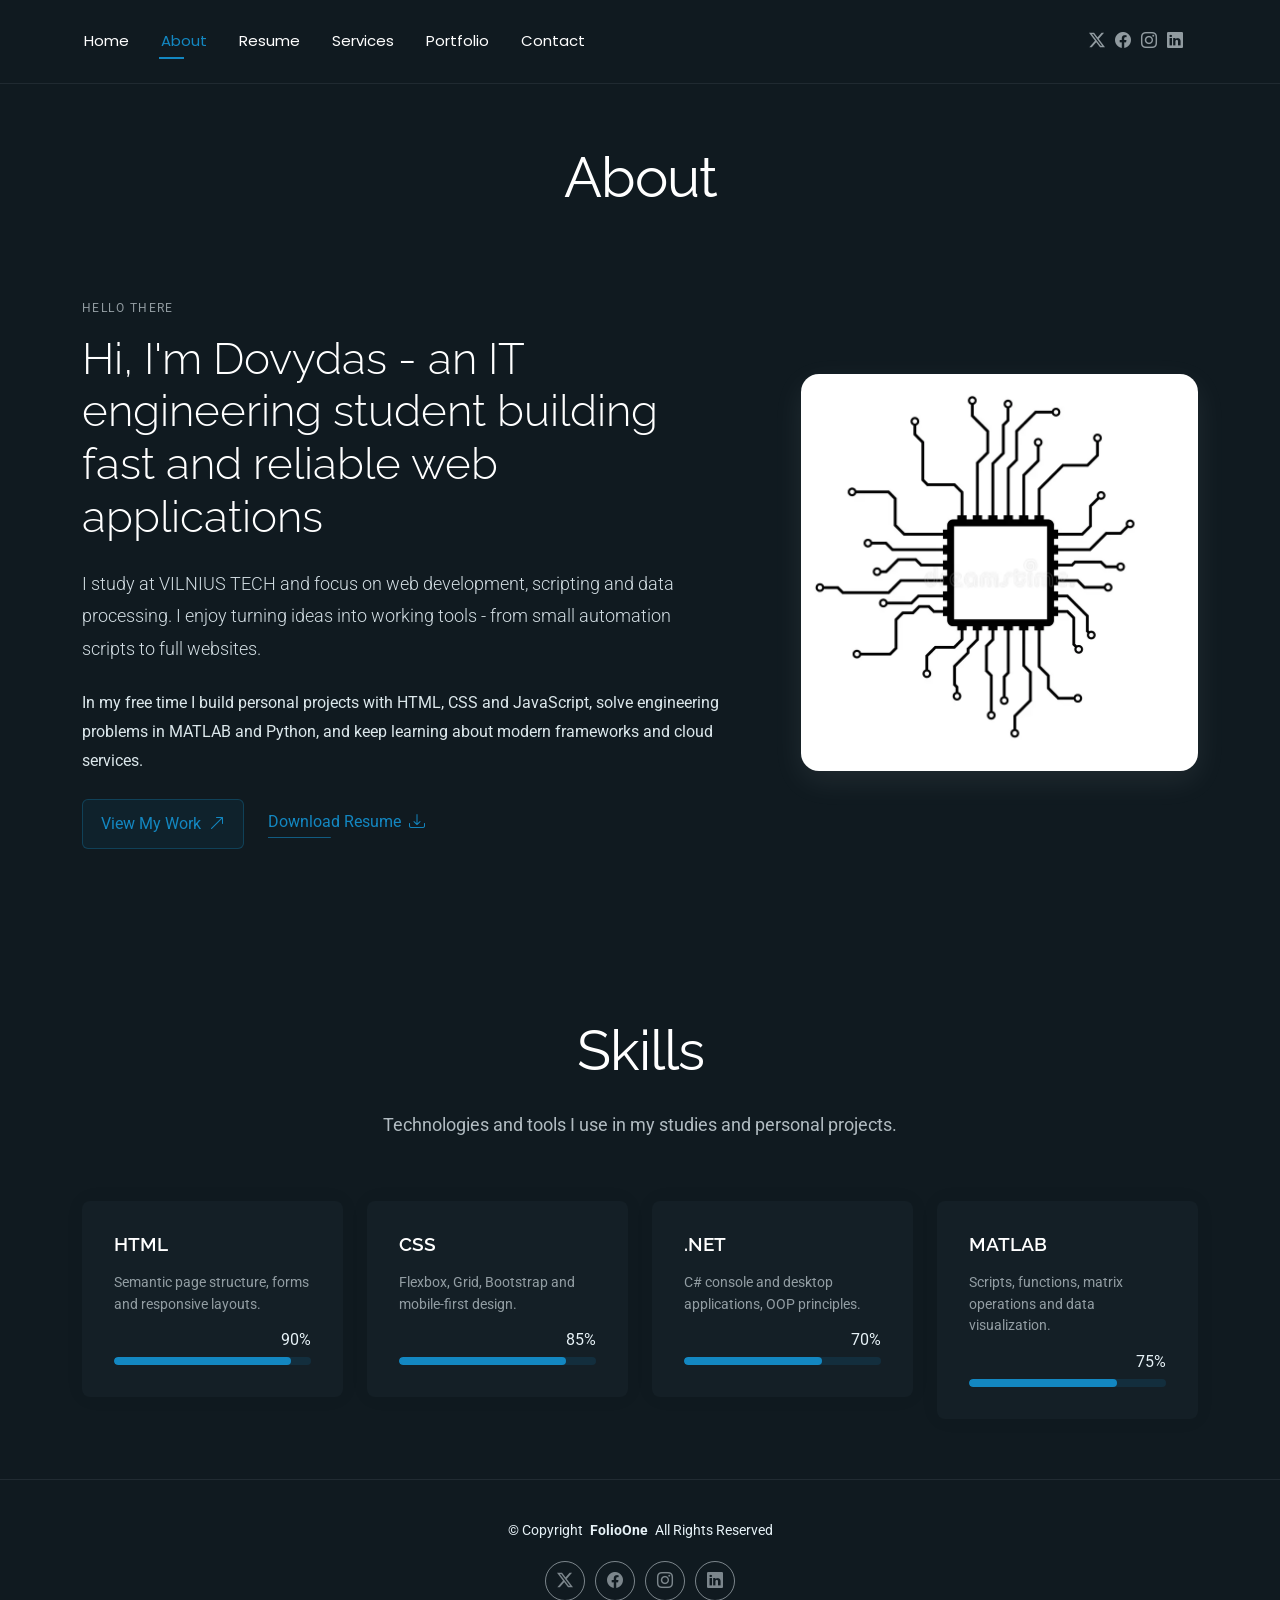
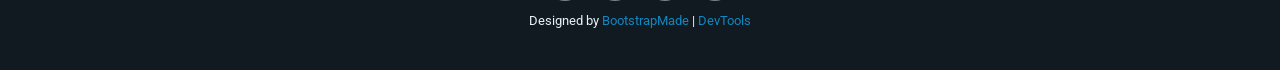
==== commit 01652120: "LD7 privaloma" ====
--- a/about.html
+++ b/about.html
@@ -85,12 +85,12 @@
           <div class="col-lg-7" data-aos="fade-right" data-aos-delay="150">
             <div class="intro-content">
               <span class="eyebrow">Hello there</span>
-              <h2 class="headline">Hi, I'm Brandon - a calm-minded creative developer crafting serene digital journeys</h2>
+              <h2 class="headline">Hi, I'm Dovydas - an IT engineering student building fast and reliable web applications</h2>
               <p class="lead">
-                Lorem ipsum dolor sit amet, consectetur adipiscing elit. Pellentesque habitant morbi tristique senectus et netus. Sed interdum, nunc non feugiat tempor, orci lorem luctus ligula, vitae rutrum nisl lorem non nulla.
+                I study at VILNIUS TECH and focus on web development, scripting and data processing. I enjoy turning ideas into working tools - from small automation scripts to full websites.
               </p>
               <p>
-                Integer posuere lacus in mi fringilla, eget luctus risus pulvinar. Curabitur a arcu a nisl tempus sagittis. Aenean varius, tortor sed porttitor dictum, augue eros viverra lectus, at efficitur magna lacus in risus.
+                In my free time I build personal projects with HTML, CSS and JavaScript, solve engineering problems in MATLAB and Python, and keep learning about modern frameworks and cloud services.
               </p>
 
               <div class="cta-group">
@@ -106,7 +106,7 @@
 
           <div class="col-lg-5" data-aos="zoom-in" data-aos-delay="250">
             <figure class="profile-figure text-center text-lg-end">
-              <img src="assets/img/profile/profile-square-11.webp" alt="Portrait of Alex" class="img-fluid profile-photo">
+              <img src="assets/img/profile/my-photo.webp" alt="Dovydas Radžiūnas" class="img-fluid profile-photo">
             </figure>
           </div>
         </div>
@@ -120,7 +120,7 @@
       <!-- Section Title -->
       <div class="container section-title" data-aos="fade-up">
         <h2>Skills</h2>
-        <p>Necessitatibus eius consequatur ex aliquid fuga eum quidem sint consectetur velit. Sed ut perspiciatis unde omnis iste natus error sit voluptatem accusantium doloremque laudantium totam rem aperiam</p>
+        <p>Technologies and tools I use in my studies and personal projects.</p>
       </div><!-- End Section Title -->
 
       <div class="container" data-aos="fade-up" data-aos-delay="100">
@@ -130,7 +130,7 @@
           <div class="col-md-6 col-lg-3" data-aos="fade-up" data-aos-delay="100">
             <div class="skill-box">
               <h3>HTML</h3>
-              <p>Sed ut perspiciatis unde omnis iste natus error sit voluptatem.</p>
+              <p>Semantic page structure, forms and responsive layouts.</p>
               <span class="text-end d-block">90%</span>
               <div class="progress">
                 <div class="progress-bar" role="progressbar" aria-valuenow="90" aria-valuemin="0" aria-valuemax="100"></div>
@@ -141,32 +141,32 @@
           <div class="col-md-6 col-lg-3" data-aos="fade-up" data-aos-delay="200">
             <div class="skill-box">
               <h3>CSS</h3>
-              <p>Nemo enim ipsam voluptatem quia voluptas sit aspernatur.</p>
-              <span class="text-end d-block">90%</span>
-              <div class="progress">
-                <div class="progress-bar" role="progressbar" aria-valuenow="95" aria-valuemin="0" aria-valuemax="100"></div>
+              <p>Flexbox, Grid, Bootstrap and mobile-first design.</p>
+              <span class="text-end d-block">85%</span>
+              <div class="progress">
+                <div class="progress-bar" role="progressbar" aria-valuenow="85" aria-valuemin="0" aria-valuemax="100"></div>
               </div>
             </div>
           </div>
 
           <div class="col-md-6 col-lg-3" data-aos="fade-up" data-aos-delay="300">
             <div class="skill-box">
-              <h3>JavaScript</h3>
-              <p>Neque porro quisquam est qui dolorem ipsum quia dolor.</p>
-              <span class="text-end d-block">80%</span>
-              <div class="progress">
-                <div class="progress-bar" role="progressbar" aria-valuenow="80" aria-valuemin="0" aria-valuemax="100"></div>
+              <h3>.NET</h3>
+              <p>C# console and desktop applications, OOP principles.</p>
+              <span class="text-end d-block">70%</span>
+              <div class="progress">
+                <div class="progress-bar" role="progressbar" aria-valuenow="70" aria-valuemin="0" aria-valuemax="100"></div>
               </div>
             </div>
           </div>
 
           <div class="col-md-6 col-lg-3" data-aos="fade-up" data-aos-delay="400">
             <div class="skill-box">
-              <h3>Photoshop</h3>
-              <p>Quis autem vel eum iure reprehenderit qui in ea voluptate.</p>
-              <span class="text-end d-block">55%</span>
-              <div class="progress">
-                <div class="progress-bar" role="progressbar" aria-valuenow="55" aria-valuemin="0" aria-valuemax="100">
+              <h3>MATLAB</h3>
+              <p>Scripts, functions, matrix operations and data visualization.</p>
+              <span class="text-end d-block">75%</span>
+              <div class="progress">
+                <div class="progress-bar" role="progressbar" aria-valuenow="75" aria-valuemin="0" aria-valuemax="100">
                 </div>
               </div>
             </div>
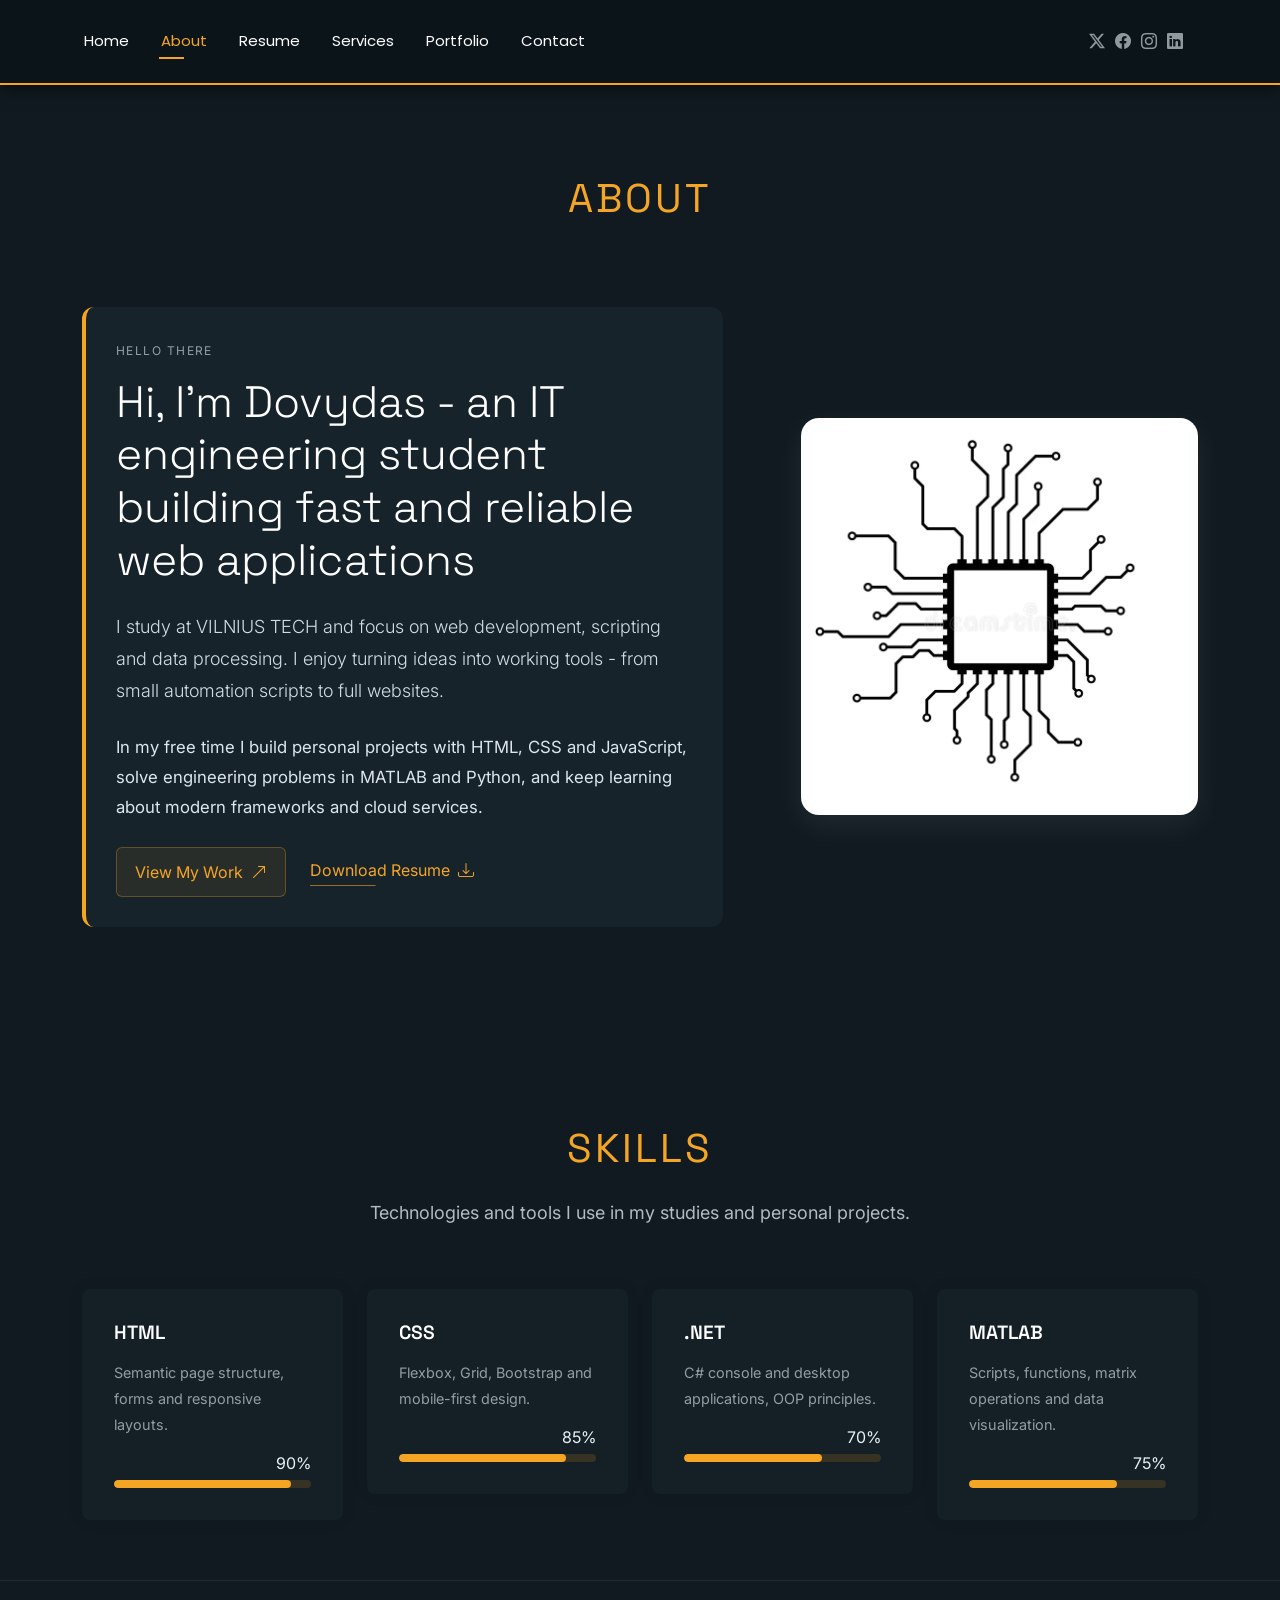
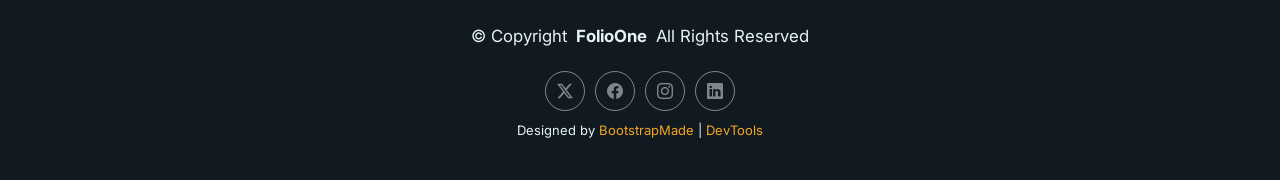
==== commit 97e2ad13: "LD9 + LD9" ====
--- a/about.html
+++ b/about.html
@@ -26,6 +26,7 @@
 
   <!-- Main CSS File -->
   <link href="assets/css/main.css" rel="stylesheet">
+  <link href="assets/css/custom.css" rel="stylesheet">
 
   <!-- =======================================================
   * Template Name: FolioOne
--- a/assets/css/custom.css
+++ b/assets/css/custom.css
@@ -0,0 +1,174 @@
+/* LD9 - custom.css (nuskaitomas po main.css) */
+@import url("https://fonts.googleapis.com/css2?family=Inter:wght@400;600&family=Space+Grotesk:wght@500;700&display=swap");
+
+/* Spalvos ir šriftai (šablonas juos naudoja per var(...)) */
+:root {
+  --default-font: "Inter", sans-serif;
+  --heading-font: "Space Grotesk", sans-serif;
+  --accent-color: #f5a524;
+  --contrast-color: #111111;
+  --nav-hover-color: #f5a524;
+}
+
+/* 2. Šriftai */
+h1, h2, h3, h4, h5, h6 {
+  font-family: var(--heading-font);
+  font-weight: 700;
+}
+
+.hero .hero-content h1 {
+  font-size: 3rem;
+}
+
+.section-title h2 {
+  font-size: 2.5rem;
+  color: var(--accent-color);
+  text-transform: uppercase;
+  letter-spacing: 3px;
+}
+
+h4 {
+  color: #f3e6cc;
+}
+
+p {
+  font-size: 1.05rem;
+  line-height: 1.8;
+}
+
+/* 3a. Mygtukai */
+.hero .hero-actions .btn {
+  border-radius: 8px;
+  text-transform: uppercase;
+}
+
+.hero .hero-actions .btn:hover {
+  transform: translateY(-3px);
+  box-shadow: 0 6px 15px rgba(245, 165, 36, 0.4);
+}
+
+.hero .hero-actions .btn:active {
+  transform: scale(0.95);
+}
+
+/* 3b. Nuorodos */
+a:hover {
+  color: #ffffff;
+  text-decoration: underline;
+}
+
+/* 4a. Tarpai (About, Resume, Portfolio) */
+.about.section,
+.resume.section,
+.portfolio.section {
+  padding: 90px 0;
+}
+
+.resume .resume-item article {
+  padding: 20px;
+  margin-bottom: 20px;
+}
+
+/* 4b. Blokų išvaizda */
+.about .intro-content {
+  padding: 30px;
+  background-color: #16232b;
+  border-left: 4px solid var(--accent-color);
+  border-radius: 12px;
+}
+
+.resume .resume-item article {
+  background-color: #16232b;
+  border-radius: 12px;
+  box-shadow: 0 8px 20px rgba(0, 0, 0, 0.3);
+}
+
+.portfolio .portfolio-card {
+  border: 1px solid var(--accent-color);
+  border-radius: 16px;
+  box-shadow: 0 8px 20px rgba(0, 0, 0, 0.3);
+}
+
+/* 5. Komponentai: navigacijos juosta ir "į viršų" mygtukas */
+.header {
+  background-color: #0b1419;
+  border-bottom: 2px solid var(--accent-color);
+  box-shadow: 0 4px 15px rgba(0, 0, 0, 0.5);
+}
+
+.scroll-top {
+  border: 2px solid #ffffff;
+  border-radius: 10px;
+  box-shadow: 0 4px 12px rgba(245, 165, 36, 0.5);
+}
+
+/* Papildoma 1. Sąrašai */
+.tech-list {
+  list-style: none;
+  padding-left: 0;
+}
+
+.tech-list li::before {
+  content: "▹ ";
+  color: var(--accent-color);
+}
+
+.tech-list ul {
+  list-style: none;
+  font-size: 0.9rem;
+  color: #a9bcc6;
+  border-left: 2px dashed var(--accent-color);
+}
+
+.tech-list ul li::before {
+  content: "– ";
+}
+
+.steps-list {
+  list-style: none;
+  padding-left: 0;
+  counter-reset: step;
+}
+
+.steps-list > li {
+  counter-increment: step;
+}
+
+.steps-list > li::before {
+  content: counter(step) ". ";
+  color: var(--accent-color);
+  font-weight: 700;
+}
+
+.steps-list ol {
+  list-style: lower-alpha;
+  font-size: 0.9rem;
+  color: #a9bcc6;
+}
+
+/* Papildoma 2. Lentelė */
+.price-table {
+  width: 100%;
+  border-collapse: collapse;
+}
+
+.price-table th,
+.price-table td {
+  padding: 12px;
+  text-align: center;
+  border: 1px solid #2a3b45;
+}
+
+.price-table th {
+  background-color: var(--accent-color);
+  color: #111111;
+  text-transform: uppercase;
+}
+
+.price-table tr:nth-child(even) {
+  background-color: #1c2b34;
+}
+
+.price-table tr:hover {
+  background-color: #3a3020;
+}
